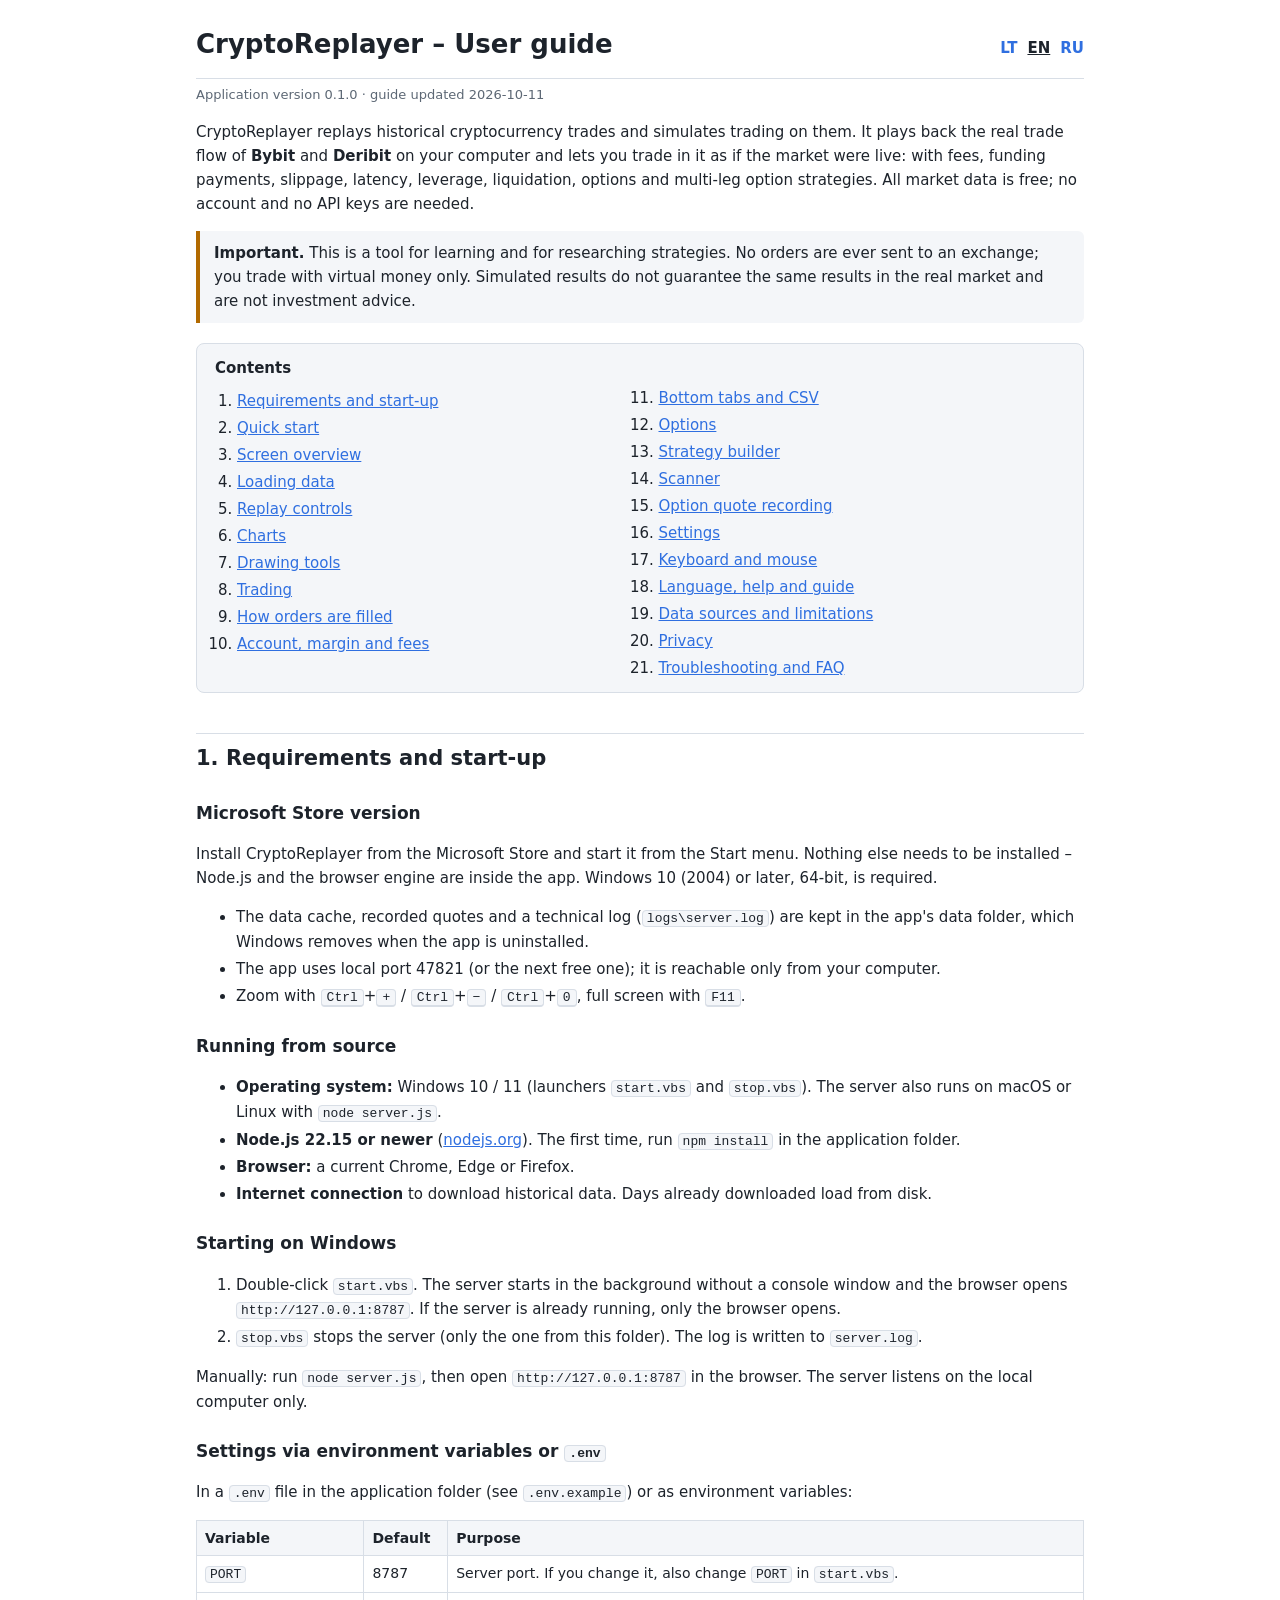
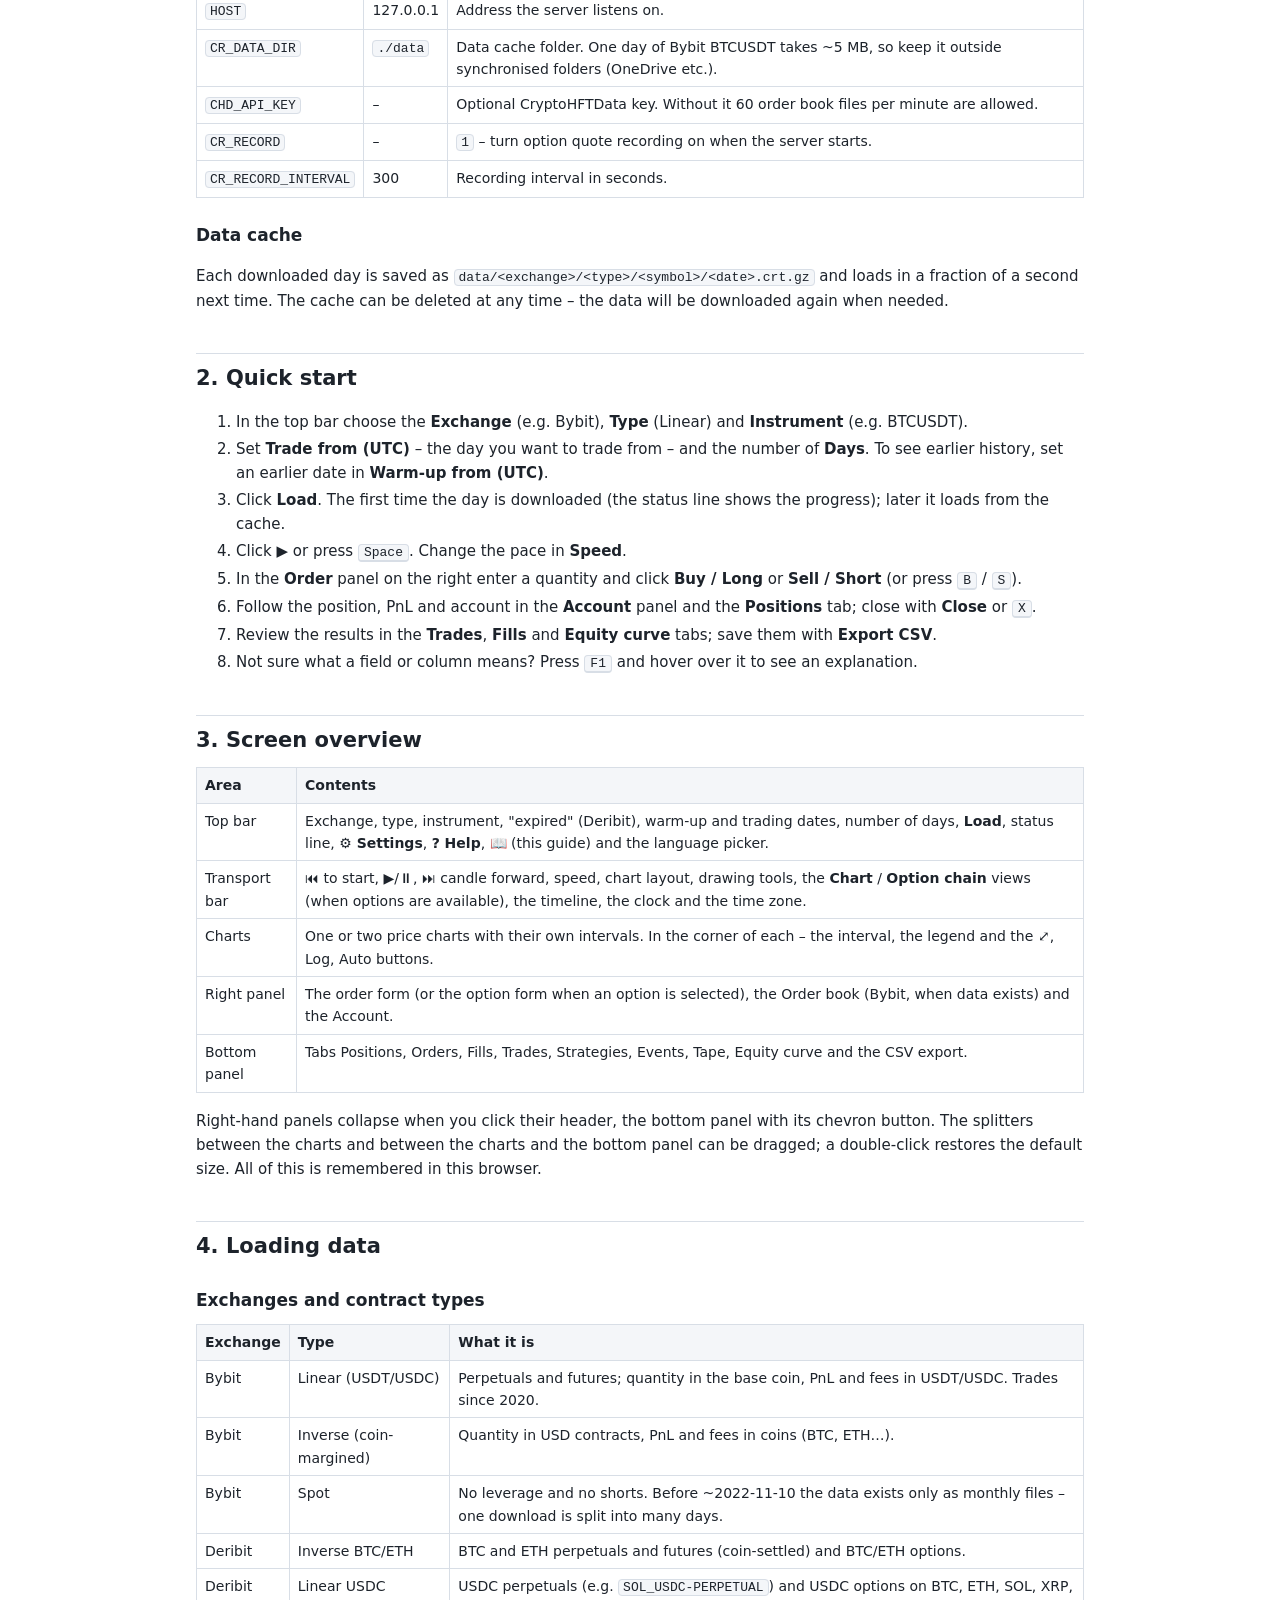
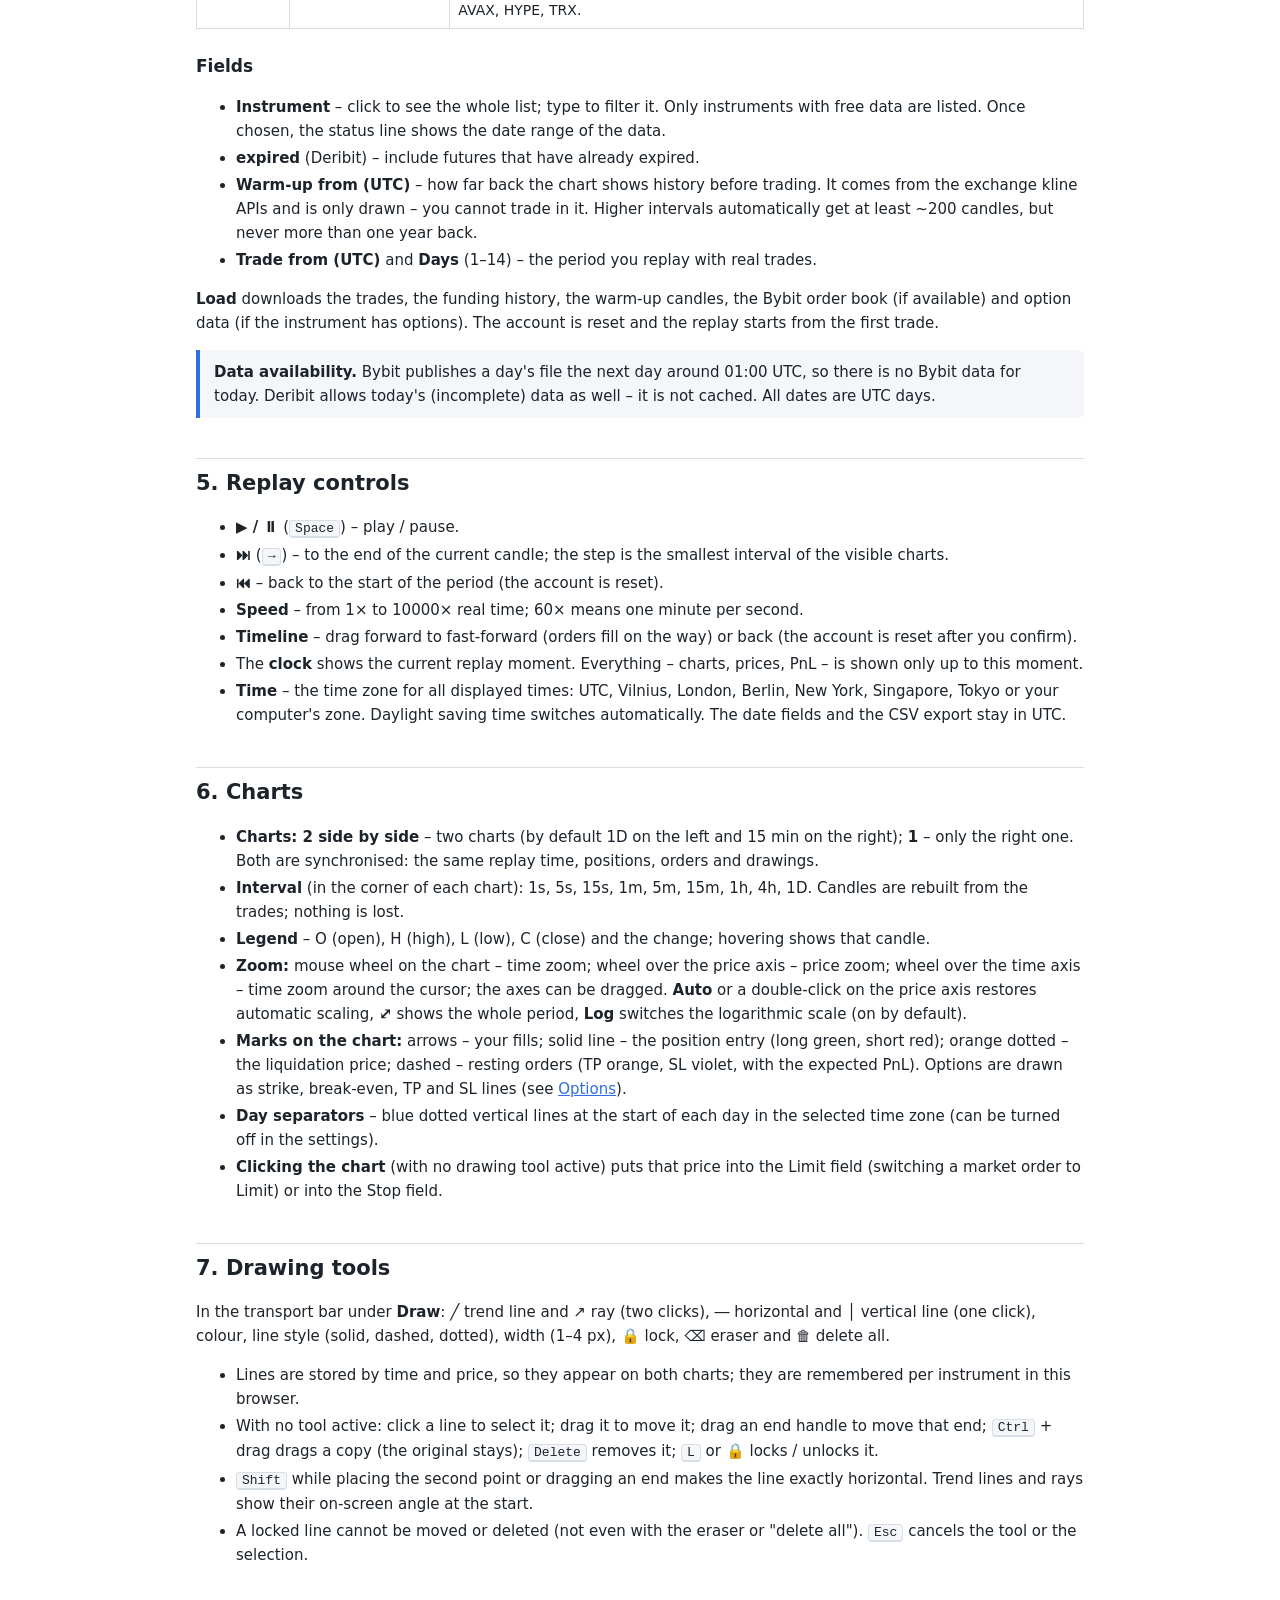
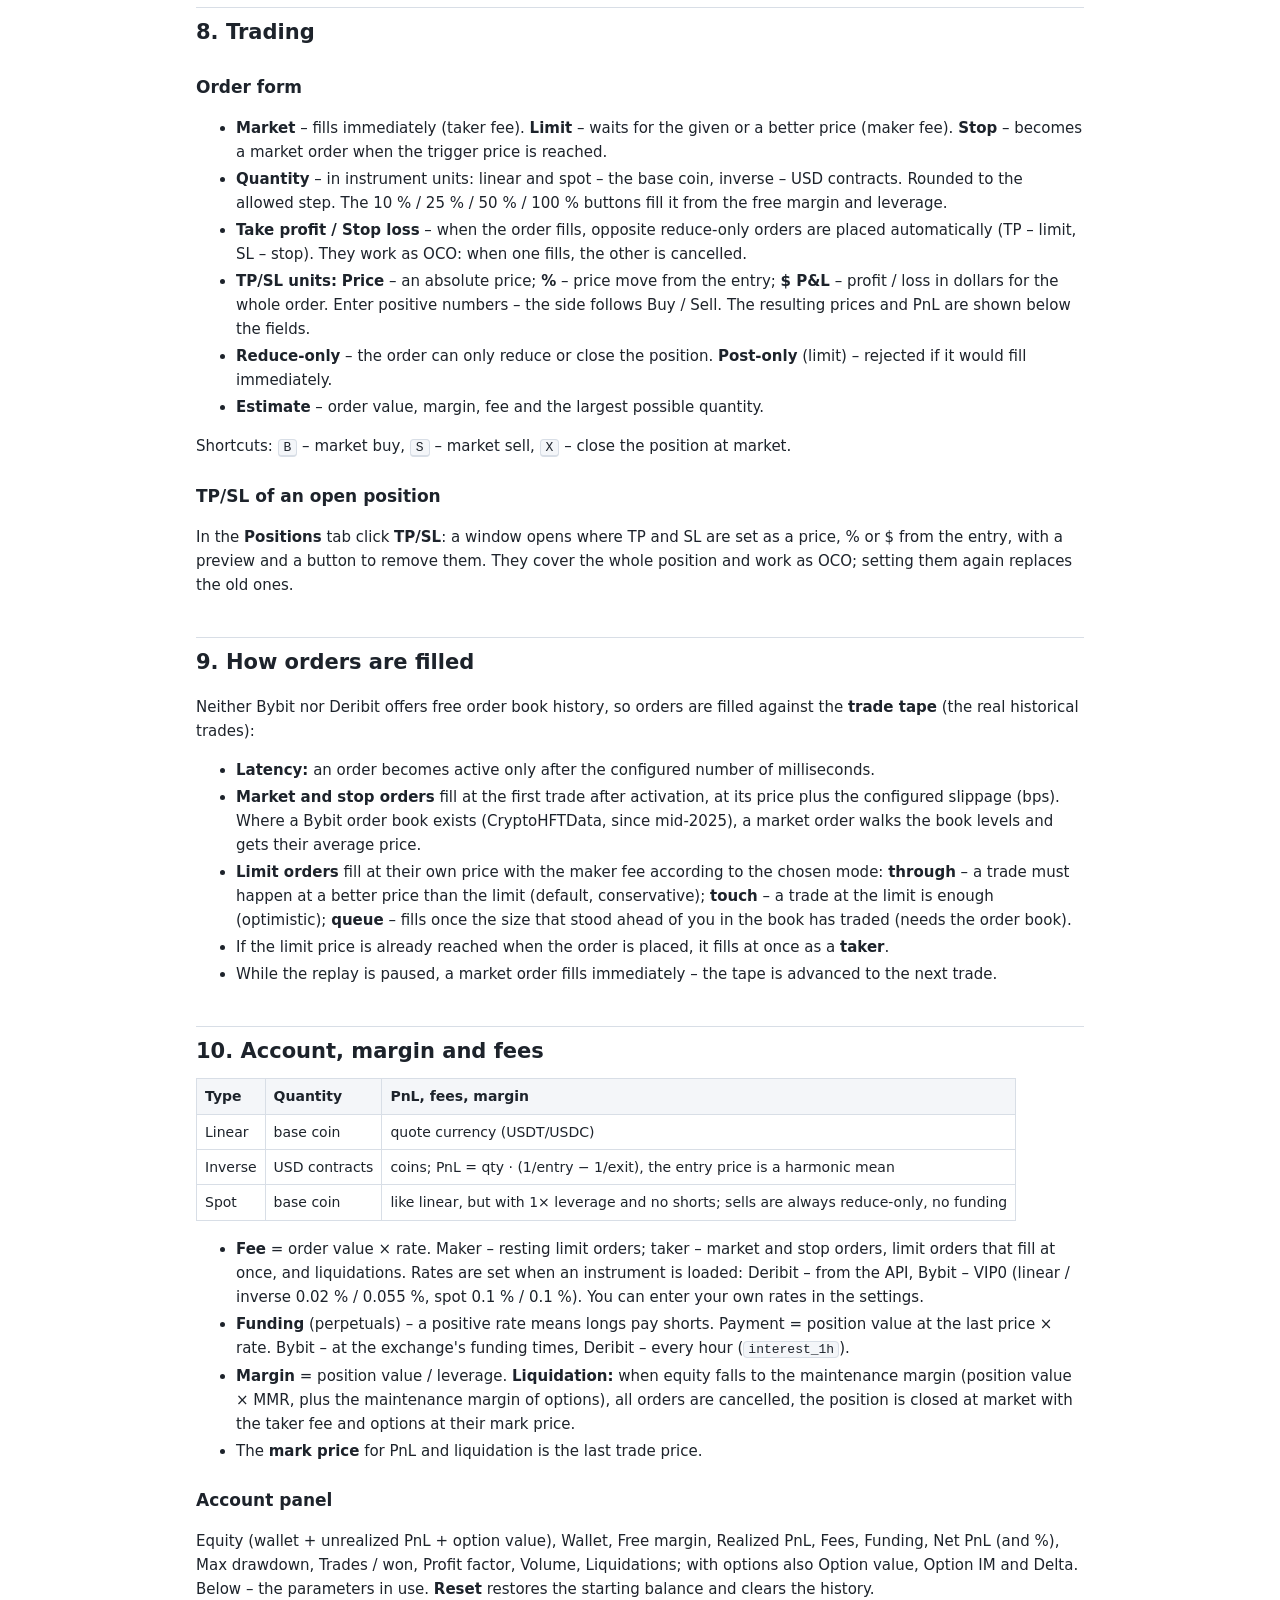
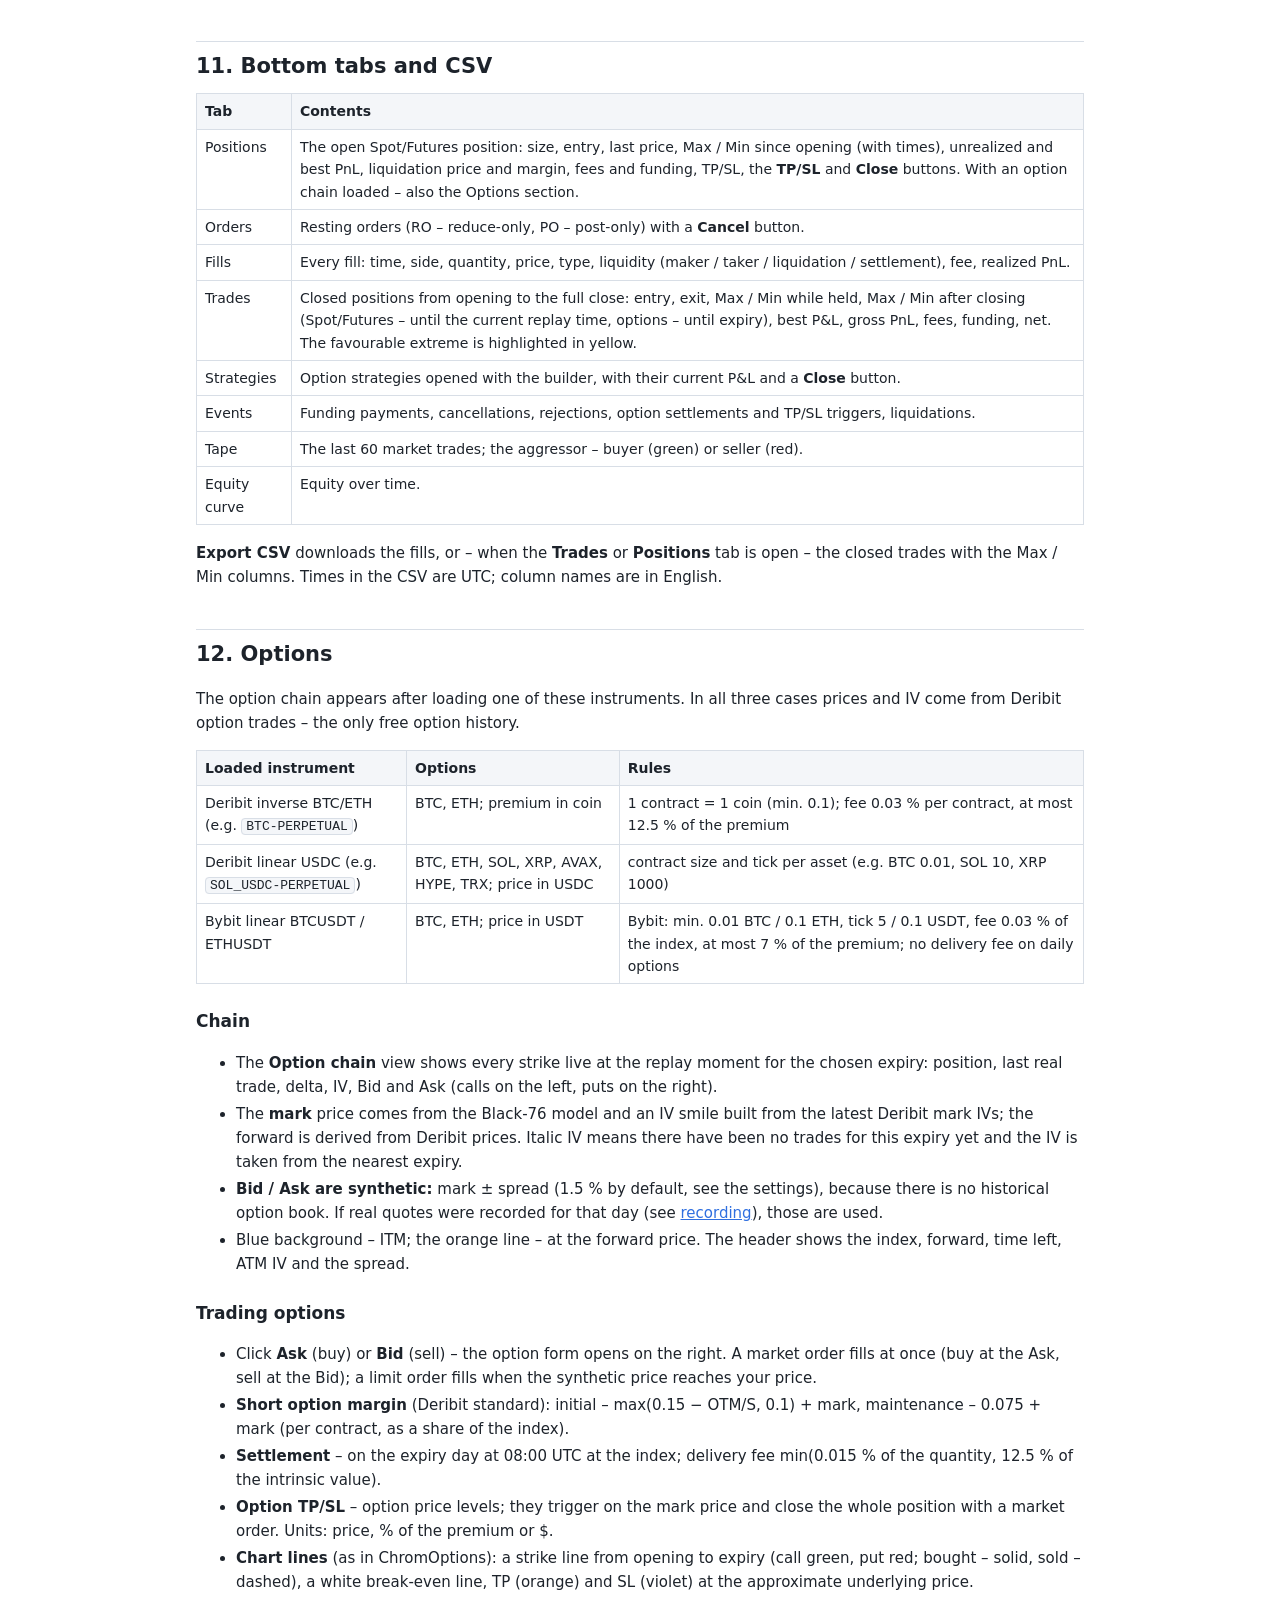
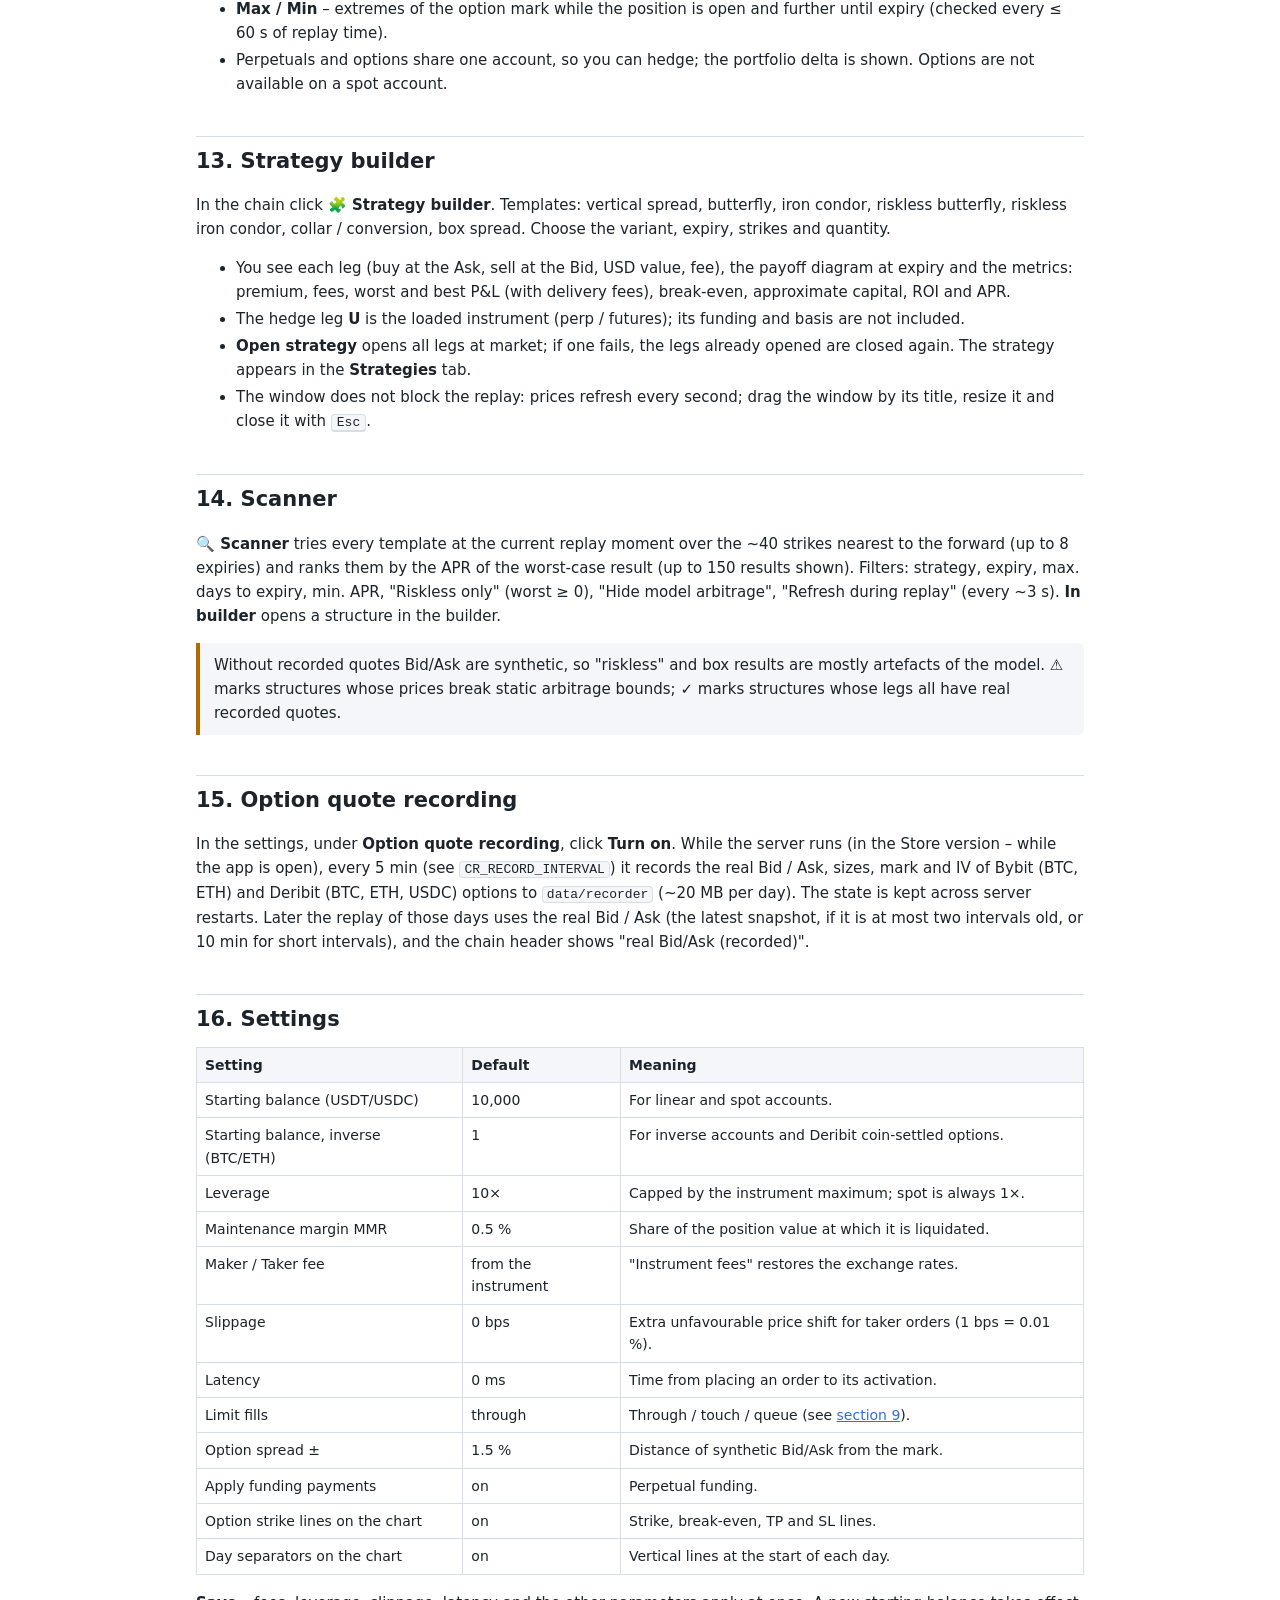
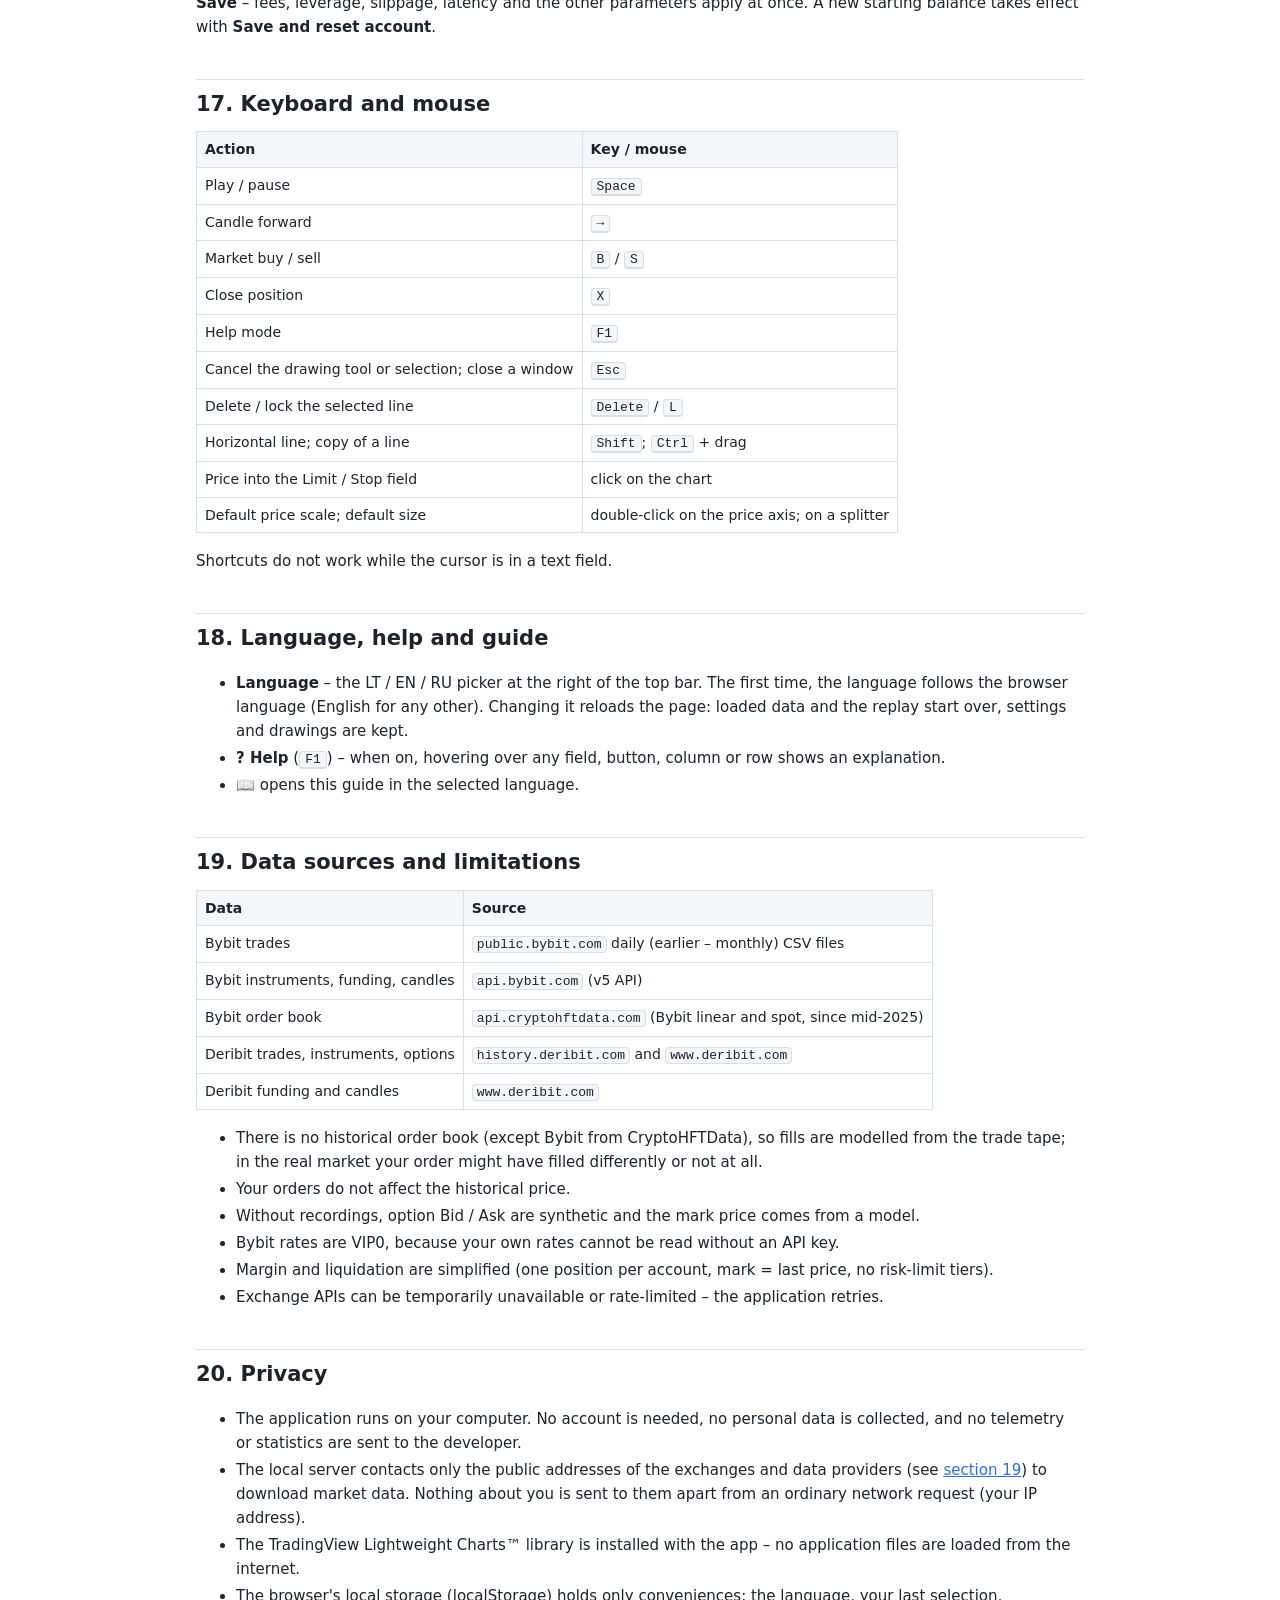
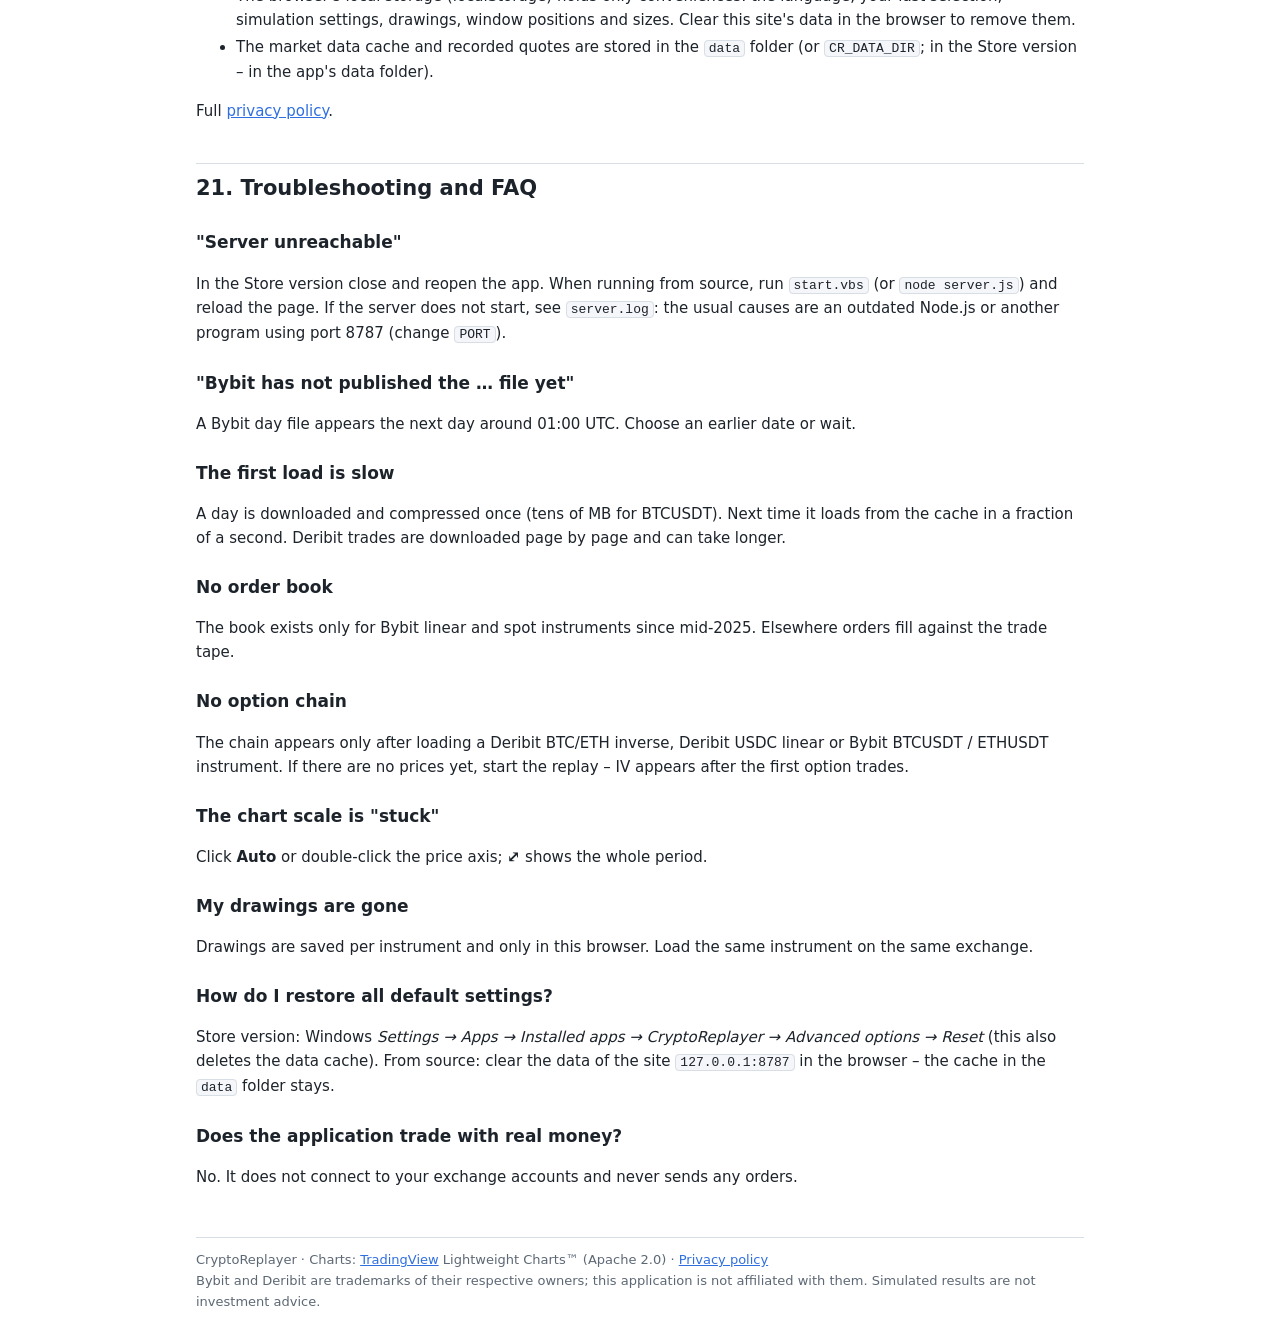
==== en.html @ 86addfbf "CryptoReplayer website: guide (LT/EN/RU), privacy policy, support Co-Authored-By: Claude Opus 5.5 <n" ====
<!doctype html>
<html lang="en">
<head>
  <meta charset="utf-8">
  <meta name="viewport" content="width=device-width, initial-scale=1">
  <title>CryptoReplayer – User guide</title>
  <link rel="stylesheet" href="guide.css">
</head>
<body>
<div class="wrap">
<header class="top">
  <h1>CryptoReplayer – User guide</h1>
  <div class="langs"><a href="lt.html" hreflang="lt">LT</a><a href="en.html" aria-current="page">EN</a><a href="ru.html" hreflang="ru">RU</a></div>
</header>
<p class="meta">Application version 0.1.0 · guide updated 2026-10-11</p>

<p>CryptoReplayer replays historical cryptocurrency trades and simulates trading on them. It plays back the real trade flow of <b>Bybit</b> and <b>Deribit</b> on your computer and lets you trade in it as if the market were live: with fees, funding payments, slippage, latency, leverage, liquidation, options and multi-leg option strategies. All market data is free; no account and no API keys are needed.</p>

<div class="warn"><b>Important.</b> This is a tool for learning and for researching strategies. No orders are ever sent to an exchange; you trade with virtual money only. Simulated results do not guarantee the same results in the real market and are not investment advice.</div>

<nav class="toc"><b>Contents</b>
<ol>
  <li><a href="#start">Requirements and start-up</a></li>
  <li><a href="#quick">Quick start</a></li>
  <li><a href="#screen">Screen overview</a></li>
  <li><a href="#load">Loading data</a></li>
  <li><a href="#replay">Replay controls</a></li>
  <li><a href="#charts">Charts</a></li>
  <li><a href="#draw">Drawing tools</a></li>
  <li><a href="#trade">Trading</a></li>
  <li><a href="#fills">How orders are filled</a></li>
  <li><a href="#account">Account, margin and fees</a></li>
  <li><a href="#tabs">Bottom tabs and CSV</a></li>
  <li><a href="#options">Options</a></li>
  <li><a href="#builder">Strategy builder</a></li>
  <li><a href="#scanner">Scanner</a></li>
  <li><a href="#recorder">Option quote recording</a></li>
  <li><a href="#settings">Settings</a></li>
  <li><a href="#keys">Keyboard and mouse</a></li>
  <li><a href="#lang">Language, help and guide</a></li>
  <li><a href="#limits">Data sources and limitations</a></li>
  <li><a href="#privacy">Privacy</a></li>
  <li><a href="#faq">Troubleshooting and FAQ</a></li>
</ol>
</nav>

<h2 id="start">1. Requirements and start-up</h2>
<h3>Microsoft Store version</h3>
<p>Install CryptoReplayer from the Microsoft Store and start it from the Start menu. Nothing else needs to be installed – Node.js and the browser engine are inside the app. Windows 10 (2004) or later, 64-bit, is required.</p>
<ul>
  <li>The data cache, recorded quotes and a technical log (<code>logs\server.log</code>) are kept in the app's data folder, which Windows removes when the app is uninstalled.</li>
  <li>The app uses local port 47821 (or the next free one); it is reachable only from your computer.</li>
  <li>Zoom with <kbd>Ctrl</kbd>+<kbd>+</kbd> / <kbd>Ctrl</kbd>+<kbd>−</kbd> / <kbd>Ctrl</kbd>+<kbd>0</kbd>, full screen with <kbd>F11</kbd>.</li>
</ul>
<h3>Running from source</h3>
<ul>
  <li><b>Operating system:</b> Windows 10 / 11 (launchers <code>start.vbs</code> and <code>stop.vbs</code>). The server also runs on macOS or Linux with <code>node server.js</code>.</li>
  <li><b>Node.js 22.15 or newer</b> (<a href="https://nodejs.org">nodejs.org</a>). The first time, run <code>npm install</code> in the application folder.</li>
  <li><b>Browser:</b> a current Chrome, Edge or Firefox.</li>
  <li><b>Internet connection</b> to download historical data. Days already downloaded load from disk.</li>
</ul>
<h3>Starting on Windows</h3>
<ol>
  <li>Double-click <code>start.vbs</code>. The server starts in the background without a console window and the browser opens <code>http://127.0.0.1:8787</code>. If the server is already running, only the browser opens.</li>
  <li><code>stop.vbs</code> stops the server (only the one from this folder). The log is written to <code>server.log</code>.</li>
</ol>
<p>Manually: run <code>node server.js</code>, then open <code>http://127.0.0.1:8787</code> in the browser. The server listens on the local computer only.</p>
<h3>Settings via environment variables or <code>.env</code></h3>
<p>In a <code>.env</code> file in the application folder (see <code>.env.example</code>) or as environment variables:</p>
<table>
  <tr><th>Variable</th><th>Default</th><th>Purpose</th></tr>
  <tr><td><code>PORT</code></td><td>8787</td><td>Server port. If you change it, also change <code>PORT</code> in <code>start.vbs</code>.</td></tr>
  <tr><td><code>HOST</code></td><td>127.0.0.1</td><td>Address the server listens on.</td></tr>
  <tr><td><code>CR_DATA_DIR</code></td><td><code>./data</code></td><td>Data cache folder. One day of Bybit BTCUSDT takes ~5 MB, so keep it outside synchronised folders (OneDrive etc.).</td></tr>
  <tr><td><code>CHD_API_KEY</code></td><td>–</td><td>Optional CryptoHFTData key. Without it 60 order book files per minute are allowed.</td></tr>
  <tr><td><code>CR_RECORD</code></td><td>–</td><td><code>1</code> – turn option quote recording on when the server starts.</td></tr>
  <tr><td><code>CR_RECORD_INTERVAL</code></td><td>300</td><td>Recording interval in seconds.</td></tr>
</table>
<h3>Data cache</h3>
<p>Each downloaded day is saved as <code>data/&lt;exchange&gt;/&lt;type&gt;/&lt;symbol&gt;/&lt;date&gt;.crt.gz</code> and loads in a fraction of a second next time. The cache can be deleted at any time – the data will be downloaded again when needed.</p>

<h2 id="quick">2. Quick start</h2>
<ol>
  <li>In the top bar choose the <b>Exchange</b> (e.g. Bybit), <b>Type</b> (Linear) and <b>Instrument</b> (e.g. BTCUSDT).</li>
  <li>Set <b>Trade from (UTC)</b> – the day you want to trade from – and the number of <b>Days</b>. To see earlier history, set an earlier date in <b>Warm-up from (UTC)</b>.</li>
  <li>Click <b>Load</b>. The first time the day is downloaded (the status line shows the progress); later it loads from the cache.</li>
  <li>Click <b>▶</b> or press <kbd>Space</kbd>. Change the pace in <b>Speed</b>.</li>
  <li>In the <b>Order</b> panel on the right enter a quantity and click <b>Buy / Long</b> or <b>Sell / Short</b> (or press <kbd>B</kbd> / <kbd>S</kbd>).</li>
  <li>Follow the position, PnL and account in the <b>Account</b> panel and the <b>Positions</b> tab; close with <b>Close</b> or <kbd>X</kbd>.</li>
  <li>Review the results in the <b>Trades</b>, <b>Fills</b> and <b>Equity curve</b> tabs; save them with <b>Export CSV</b>.</li>
  <li>Not sure what a field or column means? Press <kbd>F1</kbd> and hover over it to see an explanation.</li>
</ol>

<h2 id="screen">3. Screen overview</h2>
<table>
  <tr><th>Area</th><th>Contents</th></tr>
  <tr><td>Top bar</td><td>Exchange, type, instrument, "expired" (Deribit), warm-up and trading dates, number of days, <b>Load</b>, status line, <b>⚙ Settings</b>, <b>? Help</b>, <b>📖</b> (this guide) and the language picker.</td></tr>
  <tr><td>Transport bar</td><td>⏮ to start, ▶/⏸, ⏭ candle forward, speed, chart layout, drawing tools, the <b>Chart</b> / <b>Option chain</b> views (when options are available), the timeline, the clock and the time zone.</td></tr>
  <tr><td>Charts</td><td>One or two price charts with their own intervals. In the corner of each – the interval, the legend and the ⤢, Log, Auto buttons.</td></tr>
  <tr><td>Right panel</td><td>The order form (or the option form when an option is selected), the Order book (Bybit, when data exists) and the Account.</td></tr>
  <tr><td>Bottom panel</td><td>Tabs Positions, Orders, Fills, Trades, Strategies, Events, Tape, Equity curve and the CSV export.</td></tr>
</table>
<p>Right-hand panels collapse when you click their header, the bottom panel with its chevron button. The splitters between the charts and between the charts and the bottom panel can be dragged; a double-click restores the default size. All of this is remembered in this browser.</p>

<h2 id="load">4. Loading data</h2>
<h3>Exchanges and contract types</h3>
<table>
  <tr><th>Exchange</th><th>Type</th><th>What it is</th></tr>
  <tr><td>Bybit</td><td>Linear (USDT/USDC)</td><td>Perpetuals and futures; quantity in the base coin, PnL and fees in USDT/USDC. Trades since 2020.</td></tr>
  <tr><td>Bybit</td><td>Inverse (coin-margined)</td><td>Quantity in USD contracts, PnL and fees in coins (BTC, ETH…).</td></tr>
  <tr><td>Bybit</td><td>Spot</td><td>No leverage and no shorts. Before ~2022-11-10 the data exists only as monthly files – one download is split into many days.</td></tr>
  <tr><td>Deribit</td><td>Inverse BTC/ETH</td><td>BTC and ETH perpetuals and futures (coin-settled) and BTC/ETH options.</td></tr>
  <tr><td>Deribit</td><td>Linear USDC</td><td>USDC perpetuals (e.g. <code>SOL_USDC-PERPETUAL</code>) and USDC options on BTC, ETH, SOL, XRP, AVAX, HYPE, TRX.</td></tr>
</table>
<h3>Fields</h3>
<ul>
  <li><b>Instrument</b> – click to see the whole list; type to filter it. Only instruments with free data are listed. Once chosen, the status line shows the date range of the data.</li>
  <li><b>expired</b> (Deribit) – include futures that have already expired.</li>
  <li><b>Warm-up from (UTC)</b> – how far back the chart shows history before trading. It comes from the exchange kline APIs and is only drawn – you cannot trade in it. Higher intervals automatically get at least ~200 candles, but never more than one year back.</li>
  <li><b>Trade from (UTC)</b> and <b>Days</b> (1–14) – the period you replay with real trades.</li>
</ul>
<p><b>Load</b> downloads the trades, the funding history, the warm-up candles, the Bybit order book (if available) and option data (if the instrument has options). The account is reset and the replay starts from the first trade.</p>
<div class="note"><b>Data availability.</b> Bybit publishes a day's file the next day around 01:00 UTC, so there is no Bybit data for today. Deribit allows today's (incomplete) data as well – it is not cached. All dates are UTC days.</div>

<h2 id="replay">5. Replay controls</h2>
<ul>
  <li><b>▶ / ⏸</b> (<kbd>Space</kbd>) – play / pause.</li>
  <li><b>⏭</b> (<kbd>→</kbd>) – to the end of the current candle; the step is the smallest interval of the visible charts.</li>
  <li><b>⏮</b> – back to the start of the period (the account is reset).</li>
  <li><b>Speed</b> – from 1× to 10000× real time; 60× means one minute per second.</li>
  <li><b>Timeline</b> – drag forward to fast-forward (orders fill on the way) or back (the account is reset after you confirm).</li>
  <li>The <b>clock</b> shows the current replay moment. Everything – charts, prices, PnL – is shown only up to this moment.</li>
  <li><b>Time</b> – the time zone for all displayed times: UTC, Vilnius, London, Berlin, New York, Singapore, Tokyo or your computer's zone. Daylight saving time switches automatically. The date fields and the CSV export stay in UTC.</li>
</ul>

<h2 id="charts">6. Charts</h2>
<ul>
  <li><b>Charts: 2 side by side</b> – two charts (by default 1D on the left and 15 min on the right); <b>1</b> – only the right one. Both are synchronised: the same replay time, positions, orders and drawings.</li>
  <li><b>Interval</b> (in the corner of each chart): 1s, 5s, 15s, 1m, 5m, 15m, 1h, 4h, 1D. Candles are rebuilt from the trades; nothing is lost.</li>
  <li><b>Legend</b> – O (open), H (high), L (low), C (close) and the change; hovering shows that candle.</li>
  <li><b>Zoom:</b> mouse wheel on the chart – time zoom; wheel over the price axis – price zoom; wheel over the time axis – time zoom around the cursor; the axes can be dragged. <b>Auto</b> or a double-click on the price axis restores automatic scaling, <b>⤢</b> shows the whole period, <b>Log</b> switches the logarithmic scale (on by default).</li>
  <li><b>Marks on the chart:</b> arrows – your fills; solid line – the position entry (long green, short red); orange dotted – the liquidation price; dashed – resting orders (TP orange, SL violet, with the expected PnL). Options are drawn as strike, break-even, TP and SL lines (see <a href="#options">Options</a>).</li>
  <li><b>Day separators</b> – blue dotted vertical lines at the start of each day in the selected time zone (can be turned off in the settings).</li>
  <li><b>Clicking the chart</b> (with no drawing tool active) puts that price into the Limit field (switching a market order to Limit) or into the Stop field.</li>
</ul>

<h2 id="draw">7. Drawing tools</h2>
<p>In the transport bar under <b>Draw</b>: ╱ trend line and ↗ ray (two clicks), ― horizontal and │ vertical line (one click), colour, line style (solid, dashed, dotted), width (1–4 px), 🔒 lock, ⌫ eraser and 🗑 delete all.</p>
<ul>
  <li>Lines are stored by time and price, so they appear on both charts; they are remembered per instrument in this browser.</li>
  <li>With no tool active: click a line to select it; drag it to move it; drag an end handle to move that end; <kbd>Ctrl</kbd> + drag drags a copy (the original stays); <kbd>Delete</kbd> removes it; <kbd>L</kbd> or 🔒 locks / unlocks it.</li>
  <li><kbd>Shift</kbd> while placing the second point or dragging an end makes the line exactly horizontal. Trend lines and rays show their on-screen angle at the start.</li>
  <li>A locked line cannot be moved or deleted (not even with the eraser or "delete all"). <kbd>Esc</kbd> cancels the tool or the selection.</li>
</ul>

<h2 id="trade">8. Trading</h2>
<h3>Order form</h3>
<ul>
  <li><b>Market</b> – fills immediately (taker fee). <b>Limit</b> – waits for the given or a better price (maker fee). <b>Stop</b> – becomes a market order when the trigger price is reached.</li>
  <li><b>Quantity</b> – in instrument units: linear and spot – the base coin, inverse – USD contracts. Rounded to the allowed step. The 10 % / 25 % / 50 % / 100 % buttons fill it from the free margin and leverage.</li>
  <li><b>Take profit / Stop loss</b> – when the order fills, opposite reduce-only orders are placed automatically (TP – limit, SL – stop). They work as OCO: when one fills, the other is cancelled.</li>
  <li><b>TP/SL units:</b> <b>Price</b> – an absolute price; <b>%</b> – price move from the entry; <b>$ P&amp;L</b> – profit / loss in dollars for the whole order. Enter positive numbers – the side follows Buy / Sell. The resulting prices and PnL are shown below the fields.</li>
  <li><b>Reduce-only</b> – the order can only reduce or close the position. <b>Post-only</b> (limit) – rejected if it would fill immediately.</li>
  <li><b>Estimate</b> – order value, margin, fee and the largest possible quantity.</li>
</ul>
<p>Shortcuts: <kbd>B</kbd> – market buy, <kbd>S</kbd> – market sell, <kbd>X</kbd> – close the position at market.</p>
<h3>TP/SL of an open position</h3>
<p>In the <b>Positions</b> tab click <b>TP/SL</b>: a window opens where TP and SL are set as a price, % or $ from the entry, with a preview and a button to remove them. They cover the whole position and work as OCO; setting them again replaces the old ones.</p>

<h2 id="fills">9. How orders are filled</h2>
<p>Neither Bybit nor Deribit offers free order book history, so orders are filled against the <b>trade tape</b> (the real historical trades):</p>
<ul>
  <li><b>Latency:</b> an order becomes active only after the configured number of milliseconds.</li>
  <li><b>Market and stop orders</b> fill at the first trade after activation, at its price plus the configured slippage (bps). Where a Bybit order book exists (CryptoHFTData, since mid-2025), a market order walks the book levels and gets their average price.</li>
  <li><b>Limit orders</b> fill at their own price with the maker fee according to the chosen mode: <b>through</b> – a trade must happen at a better price than the limit (default, conservative); <b>touch</b> – a trade at the limit is enough (optimistic); <b>queue</b> – fills once the size that stood ahead of you in the book has traded (needs the order book).</li>
  <li>If the limit price is already reached when the order is placed, it fills at once as a <b>taker</b>.</li>
  <li>While the replay is paused, a market order fills immediately – the tape is advanced to the next trade.</li>
</ul>

<h2 id="account">10. Account, margin and fees</h2>
<table>
  <tr><th>Type</th><th>Quantity</th><th>PnL, fees, margin</th></tr>
  <tr><td>Linear</td><td>base coin</td><td>quote currency (USDT/USDC)</td></tr>
  <tr><td>Inverse</td><td>USD contracts</td><td>coins; PnL = qty · (1/entry − 1/exit), the entry price is a harmonic mean</td></tr>
  <tr><td>Spot</td><td>base coin</td><td>like linear, but with 1× leverage and no shorts; sells are always reduce-only, no funding</td></tr>
</table>
<ul>
  <li><b>Fee</b> = order value × rate. Maker – resting limit orders; taker – market and stop orders, limit orders that fill at once, and liquidations. Rates are set when an instrument is loaded: Deribit – from the API, Bybit – VIP0 (linear / inverse 0.02 % / 0.055 %, spot 0.1 % / 0.1 %). You can enter your own rates in the settings.</li>
  <li><b>Funding</b> (perpetuals) – a positive rate means longs pay shorts. Payment = position value at the last price × rate. Bybit – at the exchange's funding times, Deribit – every hour (<code>interest_1h</code>).</li>
  <li><b>Margin</b> = position value / leverage. <b>Liquidation:</b> when equity falls to the maintenance margin (position value × MMR, plus the maintenance margin of options), all orders are cancelled, the position is closed at market with the taker fee and options at their mark price.</li>
  <li>The <b>mark price</b> for PnL and liquidation is the last trade price.</li>
</ul>
<h3>Account panel</h3>
<p>Equity (wallet + unrealized PnL + option value), Wallet, Free margin, Realized PnL, Fees, Funding, Net PnL (and %), Max drawdown, Trades / won, Profit factor, Volume, Liquidations; with options also Option value, Option IM and Delta. Below – the parameters in use. <b>Reset</b> restores the starting balance and clears the history.</p>

<h2 id="tabs">11. Bottom tabs and CSV</h2>
<table>
  <tr><th>Tab</th><th>Contents</th></tr>
  <tr><td>Positions</td><td>The open Spot/Futures position: size, entry, last price, Max / Min since opening (with times), unrealized and best PnL, liquidation price and margin, fees and funding, TP/SL, the <b>TP/SL</b> and <b>Close</b> buttons. With an option chain loaded – also the Options section.</td></tr>
  <tr><td>Orders</td><td>Resting orders (RO – reduce-only, PO – post-only) with a <b>Cancel</b> button.</td></tr>
  <tr><td>Fills</td><td>Every fill: time, side, quantity, price, type, liquidity (maker / taker / liquidation / settlement), fee, realized PnL.</td></tr>
  <tr><td>Trades</td><td>Closed positions from opening to the full close: entry, exit, Max / Min while held, Max / Min after closing (Spot/Futures – until the current replay time, options – until expiry), best P&amp;L, gross PnL, fees, funding, net. The favourable extreme is highlighted in yellow.</td></tr>
  <tr><td>Strategies</td><td>Option strategies opened with the builder, with their current P&amp;L and a <b>Close</b> button.</td></tr>
  <tr><td>Events</td><td>Funding payments, cancellations, rejections, option settlements and TP/SL triggers, liquidations.</td></tr>
  <tr><td>Tape</td><td>The last 60 market trades; the aggressor – buyer (green) or seller (red).</td></tr>
  <tr><td>Equity curve</td><td>Equity over time.</td></tr>
</table>
<p><b>Export CSV</b> downloads the fills, or – when the <b>Trades</b> or <b>Positions</b> tab is open – the closed trades with the Max / Min columns. Times in the CSV are UTC; column names are in English.</p>

<h2 id="options">12. Options</h2>
<p>The option chain appears after loading one of these instruments. In all three cases prices and IV come from Deribit option trades – the only free option history.</p>
<table>
  <tr><th>Loaded instrument</th><th>Options</th><th>Rules</th></tr>
  <tr><td>Deribit inverse BTC/ETH (e.g. <code>BTC-PERPETUAL</code>)</td><td>BTC, ETH; premium in coin</td><td>1 contract = 1 coin (min. 0.1); fee 0.03 % per contract, at most 12.5 % of the premium</td></tr>
  <tr><td>Deribit linear USDC (e.g. <code>SOL_USDC-PERPETUAL</code>)</td><td>BTC, ETH, SOL, XRP, AVAX, HYPE, TRX; price in USDC</td><td>contract size and tick per asset (e.g. BTC 0.01, SOL 10, XRP 1000)</td></tr>
  <tr><td>Bybit linear BTCUSDT / ETHUSDT</td><td>BTC, ETH; price in USDT</td><td>Bybit: min. 0.01 BTC / 0.1 ETH, tick 5 / 0.1 USDT, fee 0.03 % of the index, at most 7 % of the premium; no delivery fee on daily options</td></tr>
</table>
<h3>Chain</h3>
<ul>
  <li>The <b>Option chain</b> view shows every strike live at the replay moment for the chosen expiry: position, last real trade, delta, IV, Bid and Ask (calls on the left, puts on the right).</li>
  <li>The <b>mark</b> price comes from the Black-76 model and an IV smile built from the latest Deribit mark IVs; the forward is derived from Deribit prices. Italic IV means there have been no trades for this expiry yet and the IV is taken from the nearest expiry.</li>
  <li><b>Bid / Ask are synthetic:</b> mark ± spread (1.5 % by default, see the settings), because there is no historical option book. If real quotes were recorded for that day (see <a href="#recorder">recording</a>), those are used.</li>
  <li>Blue background – ITM; the orange line – at the forward price. The header shows the index, forward, time left, ATM IV and the spread.</li>
</ul>
<h3>Trading options</h3>
<ul>
  <li>Click <b>Ask</b> (buy) or <b>Bid</b> (sell) – the option form opens on the right. A market order fills at once (buy at the Ask, sell at the Bid); a limit order fills when the synthetic price reaches your price.</li>
  <li><b>Short option margin</b> (Deribit standard): initial – max(0.15 − OTM/S, 0.1) + mark, maintenance – 0.075 + mark (per contract, as a share of the index).</li>
  <li><b>Settlement</b> – on the expiry day at 08:00 UTC at the index; delivery fee min(0.015 % of the quantity, 12.5 % of the intrinsic value).</li>
  <li><b>Option TP/SL</b> – option price levels; they trigger on the mark price and close the whole position with a market order. Units: price, % of the premium or $.</li>
  <li><b>Chart lines</b> (as in ChromOptions): a strike line from opening to expiry (call green, put red; bought – solid, sold – dashed), a white break-even line, TP (orange) and SL (violet) at the approximate underlying price.</li>
  <li><b>Max / Min</b> – extremes of the option mark while the position is open and further until expiry (checked every ≤ 60 s of replay time).</li>
  <li>Perpetuals and options share one account, so you can hedge; the portfolio delta is shown. Options are not available on a spot account.</li>
</ul>

<h2 id="builder">13. Strategy builder</h2>
<p>In the chain click <b>🧩 Strategy builder</b>. Templates: vertical spread, butterfly, iron condor, riskless butterfly, riskless iron condor, collar / conversion, box spread. Choose the variant, expiry, strikes and quantity.</p>
<ul>
  <li>You see each leg (buy at the Ask, sell at the Bid, USD value, fee), the payoff diagram at expiry and the metrics: premium, fees, worst and best P&amp;L (with delivery fees), break-even, approximate capital, ROI and APR.</li>
  <li>The hedge leg <b>U</b> is the loaded instrument (perp / futures); its funding and basis are not included.</li>
  <li><b>Open strategy</b> opens all legs at market; if one fails, the legs already opened are closed again. The strategy appears in the <b>Strategies</b> tab.</li>
  <li>The window does not block the replay: prices refresh every second; drag the window by its title, resize it and close it with <kbd>Esc</kbd>.</li>
</ul>

<h2 id="scanner">14. Scanner</h2>
<p><b>🔍 Scanner</b> tries every template at the current replay moment over the ~40 strikes nearest to the forward (up to 8 expiries) and ranks them by the APR of the worst-case result (up to 150 results shown). Filters: strategy, expiry, max. days to expiry, min. APR, "Riskless only" (worst ≥ 0), "Hide model arbitrage", "Refresh during replay" (every ~3 s). <b>In builder</b> opens a structure in the builder.</p>
<div class="warn">Without recorded quotes Bid/Ask are synthetic, so "riskless" and box results are mostly artefacts of the model. ⚠ marks structures whose prices break static arbitrage bounds; ✓ marks structures whose legs all have real recorded quotes.</div>

<h2 id="recorder">15. Option quote recording</h2>
<p>In the settings, under <b>Option quote recording</b>, click <b>Turn on</b>. While the server runs (in the Store version – while the app is open), every 5 min (see <code>CR_RECORD_INTERVAL</code>) it records the real Bid / Ask, sizes, mark and IV of Bybit (BTC, ETH) and Deribit (BTC, ETH, USDC) options to <code>data/recorder</code> (~20 MB per day). The state is kept across server restarts. Later the replay of those days uses the real Bid / Ask (the latest snapshot, if it is at most two intervals old, or 10 min for short intervals), and the chain header shows "real Bid/Ask (recorded)".</p>

<h2 id="settings">16. Settings</h2>
<table>
  <tr><th>Setting</th><th>Default</th><th>Meaning</th></tr>
  <tr><td>Starting balance (USDT/USDC)</td><td>10,000</td><td>For linear and spot accounts.</td></tr>
  <tr><td>Starting balance, inverse (BTC/ETH)</td><td>1</td><td>For inverse accounts and Deribit coin-settled options.</td></tr>
  <tr><td>Leverage</td><td>10×</td><td>Capped by the instrument maximum; spot is always 1×.</td></tr>
  <tr><td>Maintenance margin MMR</td><td>0.5 %</td><td>Share of the position value at which it is liquidated.</td></tr>
  <tr><td>Maker / Taker fee</td><td>from the instrument</td><td>"Instrument fees" restores the exchange rates.</td></tr>
  <tr><td>Slippage</td><td>0 bps</td><td>Extra unfavourable price shift for taker orders (1 bps = 0.01 %).</td></tr>
  <tr><td>Latency</td><td>0 ms</td><td>Time from placing an order to its activation.</td></tr>
  <tr><td>Limit fills</td><td>through</td><td>Through / touch / queue (see <a href="#fills">section 9</a>).</td></tr>
  <tr><td>Option spread ±</td><td>1.5 %</td><td>Distance of synthetic Bid/Ask from the mark.</td></tr>
  <tr><td>Apply funding payments</td><td>on</td><td>Perpetual funding.</td></tr>
  <tr><td>Option strike lines on the chart</td><td>on</td><td>Strike, break-even, TP and SL lines.</td></tr>
  <tr><td>Day separators on the chart</td><td>on</td><td>Vertical lines at the start of each day.</td></tr>
</table>
<p><b>Save</b> – fees, leverage, slippage, latency and the other parameters apply at once. A new starting balance takes effect with <b>Save and reset account</b>.</p>

<h2 id="keys">17. Keyboard and mouse</h2>
<table>
  <tr><th>Action</th><th>Key / mouse</th></tr>
  <tr><td>Play / pause</td><td><kbd>Space</kbd></td></tr>
  <tr><td>Candle forward</td><td><kbd>→</kbd></td></tr>
  <tr><td>Market buy / sell</td><td><kbd>B</kbd> / <kbd>S</kbd></td></tr>
  <tr><td>Close position</td><td><kbd>X</kbd></td></tr>
  <tr><td>Help mode</td><td><kbd>F1</kbd></td></tr>
  <tr><td>Cancel the drawing tool or selection; close a window</td><td><kbd>Esc</kbd></td></tr>
  <tr><td>Delete / lock the selected line</td><td><kbd>Delete</kbd> / <kbd>L</kbd></td></tr>
  <tr><td>Horizontal line; copy of a line</td><td><kbd>Shift</kbd>; <kbd>Ctrl</kbd> + drag</td></tr>
  <tr><td>Price into the Limit / Stop field</td><td>click on the chart</td></tr>
  <tr><td>Default price scale; default size</td><td>double-click on the price axis; on a splitter</td></tr>
</table>
<p>Shortcuts do not work while the cursor is in a text field.</p>

<h2 id="lang">18. Language, help and guide</h2>
<ul>
  <li><b>Language</b> – the LT / EN / RU picker at the right of the top bar. The first time, the language follows the browser language (English for any other). Changing it reloads the page: loaded data and the replay start over, settings and drawings are kept.</li>
  <li><b>? Help</b> (<kbd>F1</kbd>) – when on, hovering over any field, button, column or row shows an explanation.</li>
  <li><b>📖</b> opens this guide in the selected language.</li>
</ul>

<h2 id="limits">19. Data sources and limitations</h2>
<table>
  <tr><th>Data</th><th>Source</th></tr>
  <tr><td>Bybit trades</td><td><code>public.bybit.com</code> daily (earlier – monthly) CSV files</td></tr>
  <tr><td>Bybit instruments, funding, candles</td><td><code>api.bybit.com</code> (v5 API)</td></tr>
  <tr><td>Bybit order book</td><td><code>api.cryptohftdata.com</code> (Bybit linear and spot, since mid-2025)</td></tr>
  <tr><td>Deribit trades, instruments, options</td><td><code>history.deribit.com</code> and <code>www.deribit.com</code></td></tr>
  <tr><td>Deribit funding and candles</td><td><code>www.deribit.com</code></td></tr>
</table>
<ul>
  <li>There is no historical order book (except Bybit from CryptoHFTData), so fills are modelled from the trade tape; in the real market your order might have filled differently or not at all.</li>
  <li>Your orders do not affect the historical price.</li>
  <li>Without recordings, option Bid / Ask are synthetic and the mark price comes from a model.</li>
  <li>Bybit rates are VIP0, because your own rates cannot be read without an API key.</li>
  <li>Margin and liquidation are simplified (one position per account, mark = last price, no risk-limit tiers).</li>
  <li>Exchange APIs can be temporarily unavailable or rate-limited – the application retries.</li>
</ul>

<h2 id="privacy">20. Privacy</h2>
<ul>
  <li>The application runs on your computer. No account is needed, no personal data is collected, and no telemetry or statistics are sent to the developer.</li>
  <li>The local server contacts only the public addresses of the exchanges and data providers (see <a href="#limits">section 19</a>) to download market data. Nothing about you is sent to them apart from an ordinary network request (your IP address).</li>
  <li>The TradingView Lightweight Charts™ library is installed with the app – no application files are loaded from the internet.</li>
  <li>The browser's local storage (localStorage) holds only conveniences: the language, your last selection, simulation settings, drawings, window positions and sizes. Clear this site's data in the browser to remove them.</li>
  <li>The market data cache and recorded quotes are stored in the <code>data</code> folder (or <code>CR_DATA_DIR</code>; in the Store version – in the app's data folder).</li>
</ul>
<p>Full <a href="privacy.html#en">privacy policy</a>.</p>

<h2 id="faq">21. Troubleshooting and FAQ</h2>
<h3>"Server unreachable"</h3>
<p>In the Store version close and reopen the app. When running from source, run <code>start.vbs</code> (or <code>node server.js</code>) and reload the page. If the server does not start, see <code>server.log</code>: the usual causes are an outdated Node.js or another program using port 8787 (change <code>PORT</code>).</p>
<h3>"Bybit has not published the … file yet"</h3>
<p>A Bybit day file appears the next day around 01:00 UTC. Choose an earlier date or wait.</p>
<h3>The first load is slow</h3>
<p>A day is downloaded and compressed once (tens of MB for BTCUSDT). Next time it loads from the cache in a fraction of a second. Deribit trades are downloaded page by page and can take longer.</p>
<h3>No order book</h3>
<p>The book exists only for Bybit linear and spot instruments since mid-2025. Elsewhere orders fill against the trade tape.</p>
<h3>No option chain</h3>
<p>The chain appears only after loading a Deribit BTC/ETH inverse, Deribit USDC linear or Bybit BTCUSDT / ETHUSDT instrument. If there are no prices yet, start the replay – IV appears after the first option trades.</p>
<h3>The chart scale is "stuck"</h3>
<p>Click <b>Auto</b> or double-click the price axis; <b>⤢</b> shows the whole period.</p>
<h3>My drawings are gone</h3>
<p>Drawings are saved per instrument and only in this browser. Load the same instrument on the same exchange.</p>
<h3>How do I restore all default settings?</h3>
<p>Store version: Windows <i>Settings → Apps → Installed apps → CryptoReplayer → Advanced options → Reset</i> (this also deletes the data cache). From source: clear the data of the site <code>127.0.0.1:8787</code> in the browser – the cache in the <code>data</code> folder stays.</p>
<h3>Does the application trade with real money?</h3>
<p>No. It does not connect to your exchange accounts and never sends any orders.</p>

<footer>CryptoReplayer · Charts: <a href="https://www.tradingview.com/">TradingView</a> Lightweight Charts™ (Apache 2.0) · <a href="privacy.html#en">Privacy policy</a><br>Bybit and Deribit are trademarks of their respective owners; this application is not affiliated with them. Simulated results are not investment advice.</footer>
</div>
</body>
</html>
---- guide.css ----
/* User guide pages (guide/<lang>.html): light and dark theme, readable on a phone. */
:root {
  --bg: #ffffff;
  --text: #1d232b;
  --muted: #5d6875;
  --line: #d8dee6;
  --panel: #f4f6f9;
  --accent: #2f6fe0;
  --warn: #b26a00;
  --mono: ui-monospace, 'Cascadia Mono', Consolas, monospace;
  color-scheme: light;
}
@media (prefers-color-scheme: dark) {
  :root {
    --bg: #0e1116;
    --text: #d6dde6;
    --muted: #8592a3;
    --line: #2a323d;
    --panel: #151a21;
    --accent: #4c8dff;
    --warn: #f0a83a;
    color-scheme: dark;
  }
}
* { box-sizing: border-box; }
body {
  margin: 0;
  background: var(--bg);
  color: var(--text);
  font: 15px/1.6 system-ui, -apple-system, 'Segoe UI', Roboto, sans-serif;
}
.wrap { max-width: 920px; margin: 0 auto; padding: 24px 16px 64px; }
header.top { display: flex; flex-wrap: wrap; align-items: baseline; justify-content: space-between; gap: 8px 16px; border-bottom: 1px solid var(--line); padding-bottom: 12px; }
header.top h1 { margin: 0; font-size: 26px; }
.langs a { margin-left: 10px; color: var(--accent); text-decoration: none; font-weight: 600; }
.langs a[aria-current] { color: var(--text); text-decoration: underline; }
.meta { color: var(--muted); font-size: 13px; margin: 6px 0 0; }
h2 { margin: 40px 0 10px; font-size: 21px; padding-top: 8px; border-top: 1px solid var(--line); }
h3 { margin: 24px 0 6px; font-size: 17px; }
a { color: var(--accent); }
code, kbd { font-family: var(--mono); font-size: 13px; }
code { background: var(--panel); border: 1px solid var(--line); border-radius: 4px; padding: 0 4px; }
kbd { border: 1px solid var(--line); border-bottom-width: 2px; border-radius: 4px; padding: 0 5px; background: var(--panel); white-space: nowrap; }
pre { background: var(--panel); border: 1px solid var(--line); border-radius: 6px; padding: 10px 12px; overflow-x: auto; }
pre code { border: 0; padding: 0; background: none; }
table { border-collapse: collapse; width: 100%; margin: 10px 0 16px; font-size: 14px; display: block; overflow-x: auto; }
th, td { border: 1px solid var(--line); padding: 6px 8px; text-align: left; vertical-align: top; }
th { background: var(--panel); }
.note, .warn { border-left: 4px solid var(--accent); background: var(--panel); padding: 10px 14px; border-radius: 0 6px 6px 0; margin: 14px 0; }
.warn { border-left-color: var(--warn); }
nav.toc { background: var(--panel); border: 1px solid var(--line); border-radius: 8px; padding: 12px 18px; margin: 20px 0; }
nav.toc ol { margin: 6px 0 0; padding-left: 22px; columns: 2 260px; }
nav.toc li { break-inside: avoid; }
li { margin: 3px 0; }
footer { margin-top: 48px; color: var(--muted); font-size: 13px; border-top: 1px solid var(--line); padding-top: 12px; }
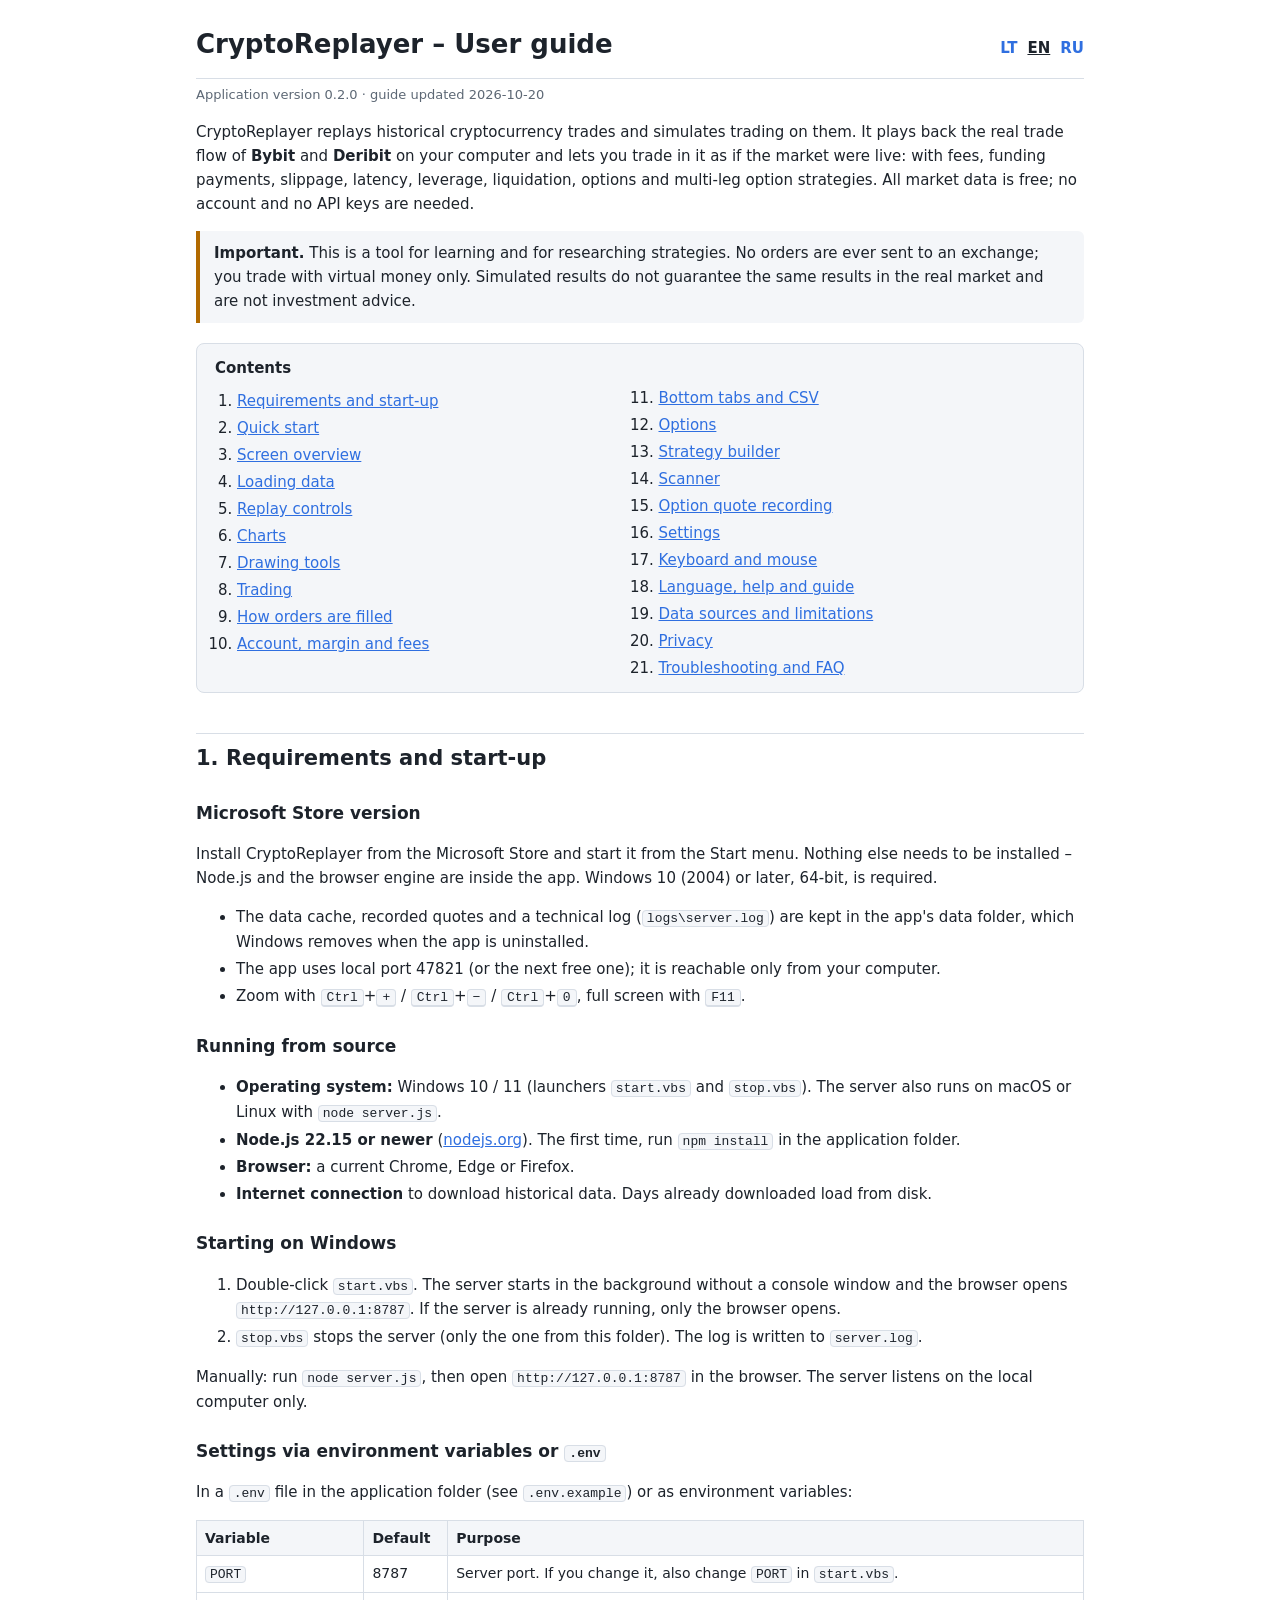
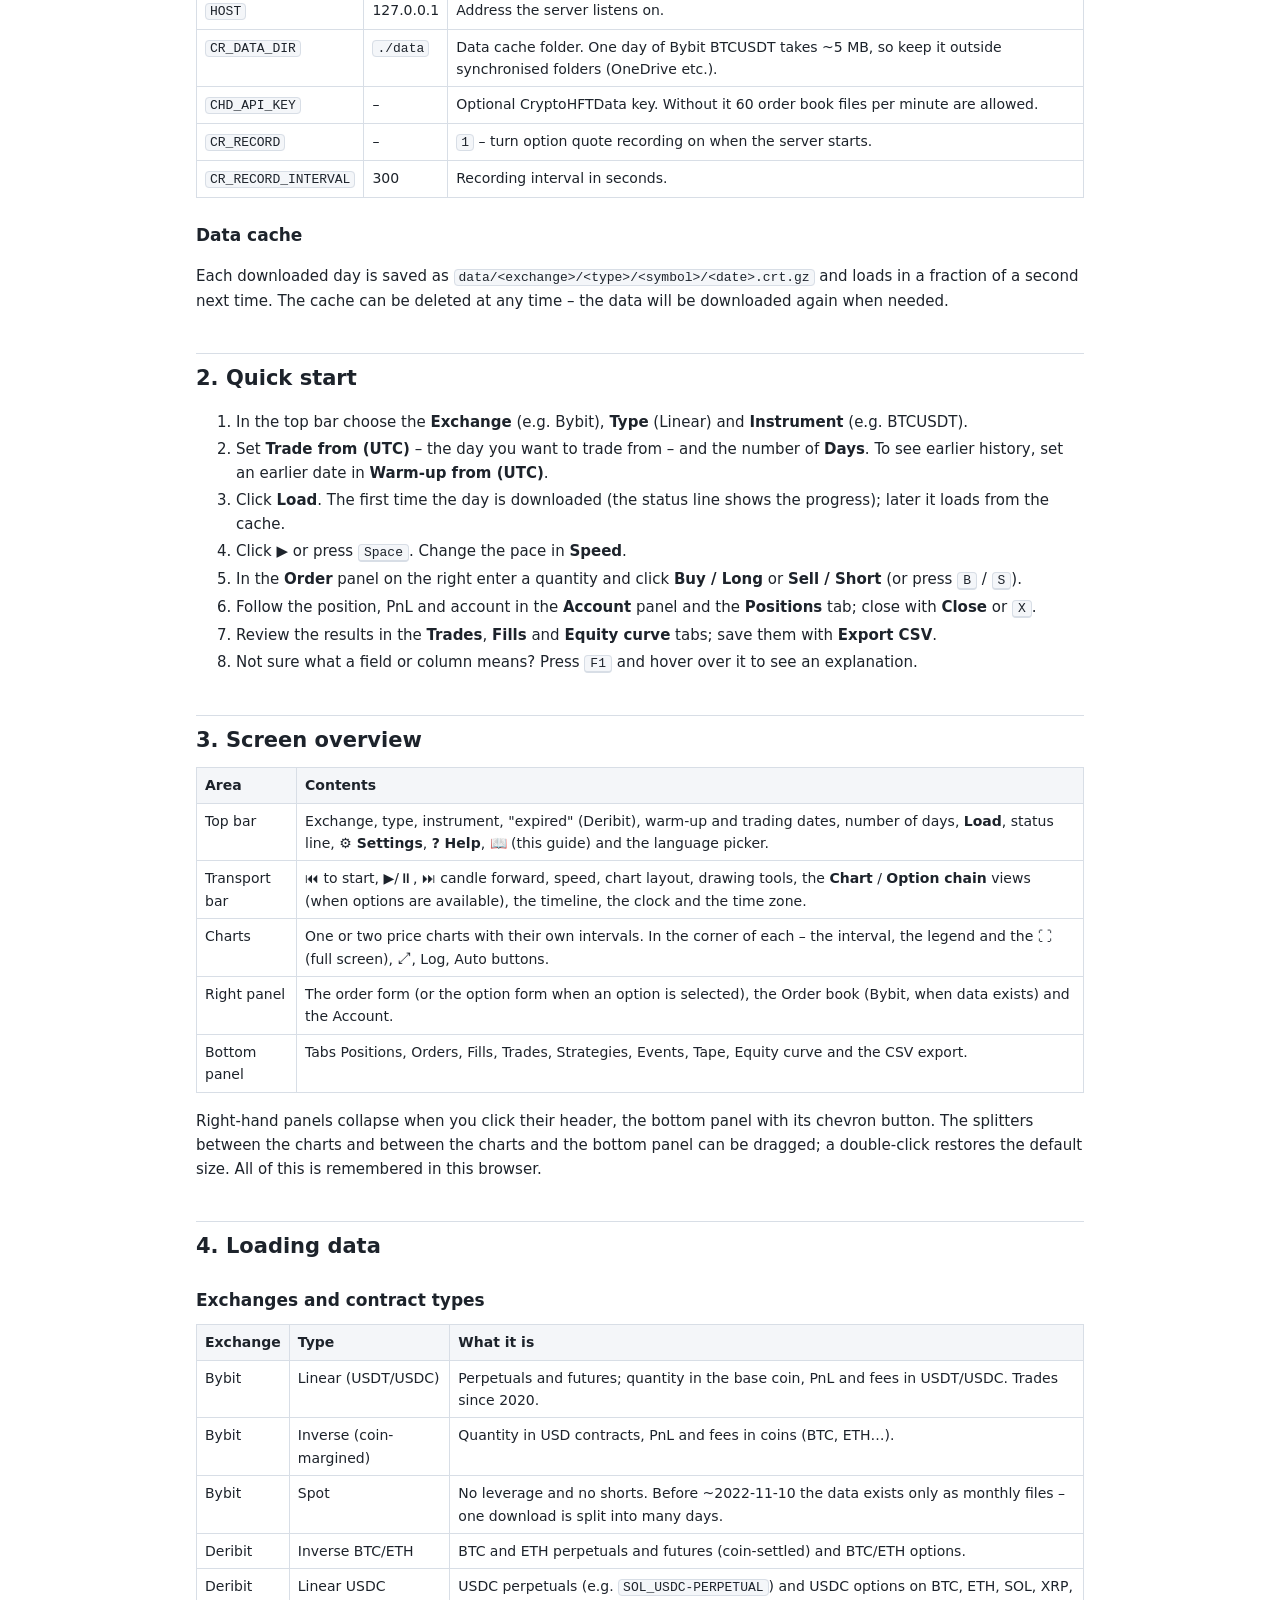
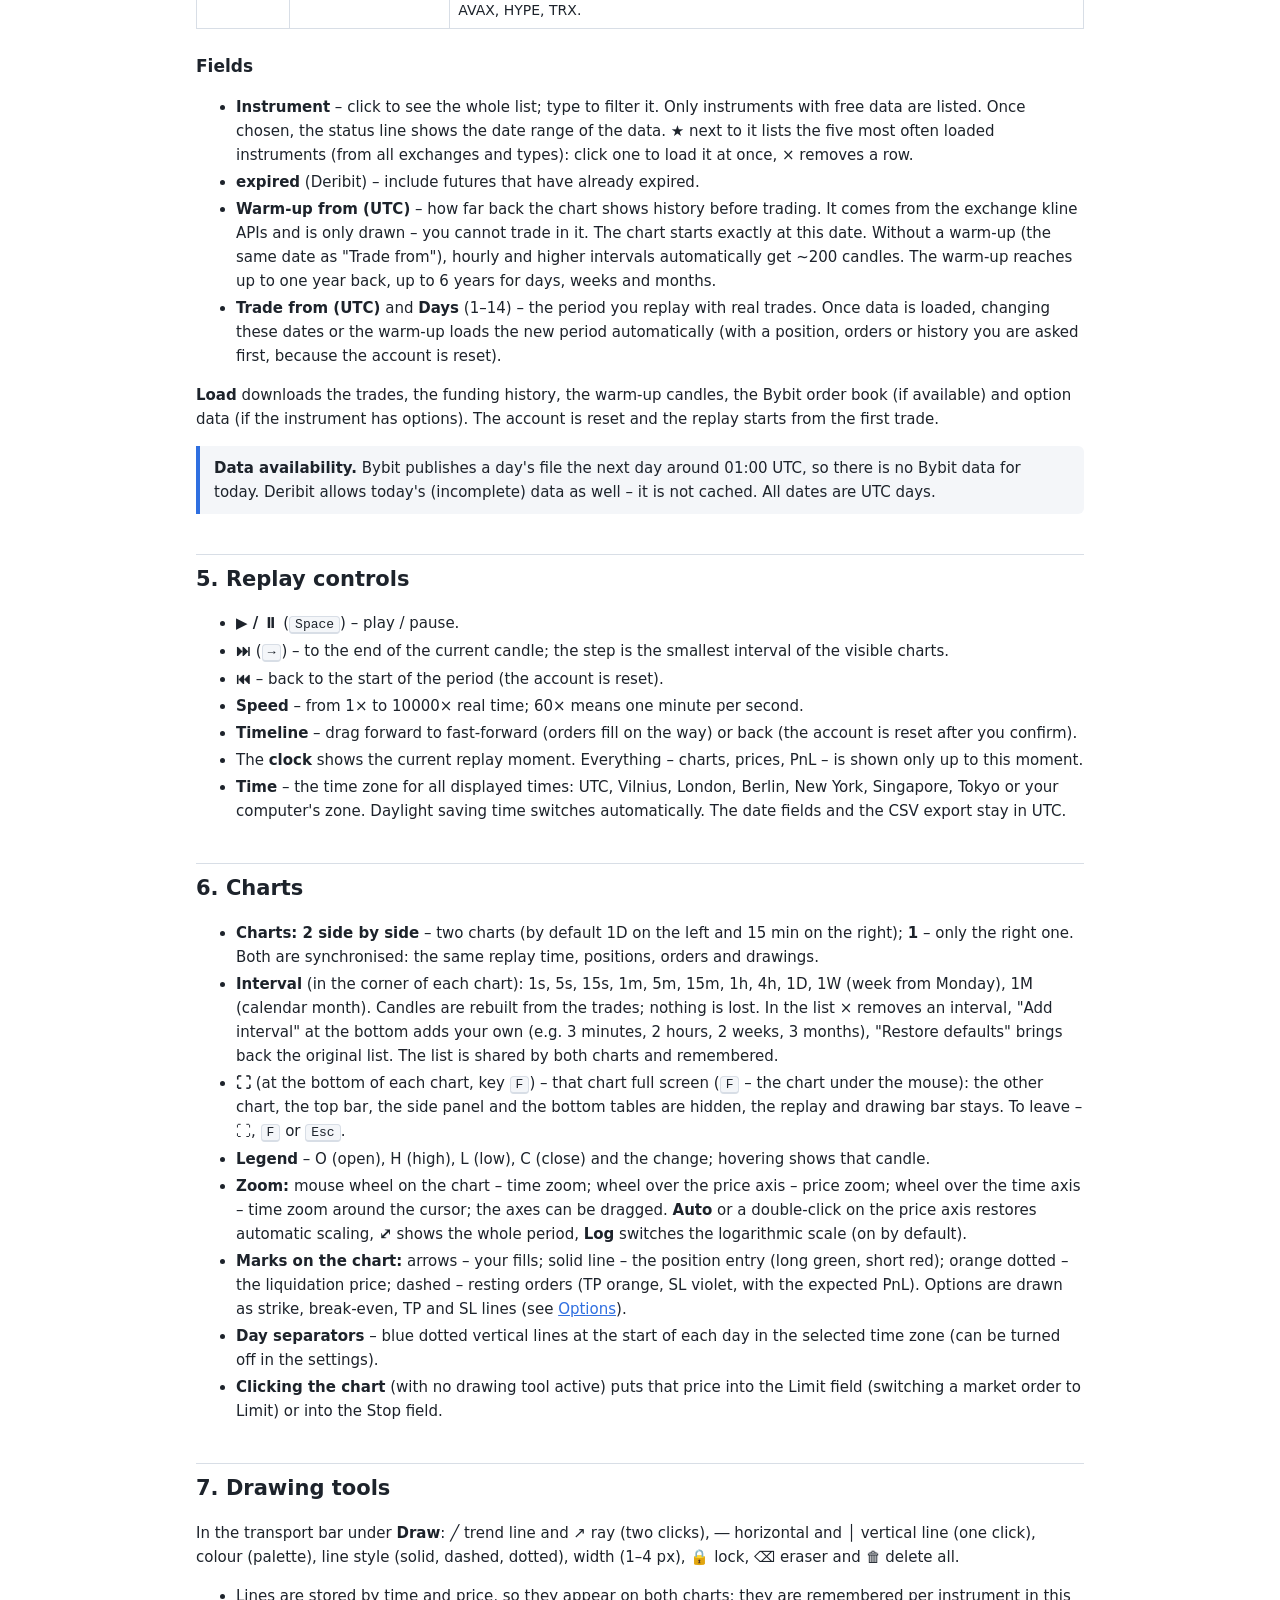
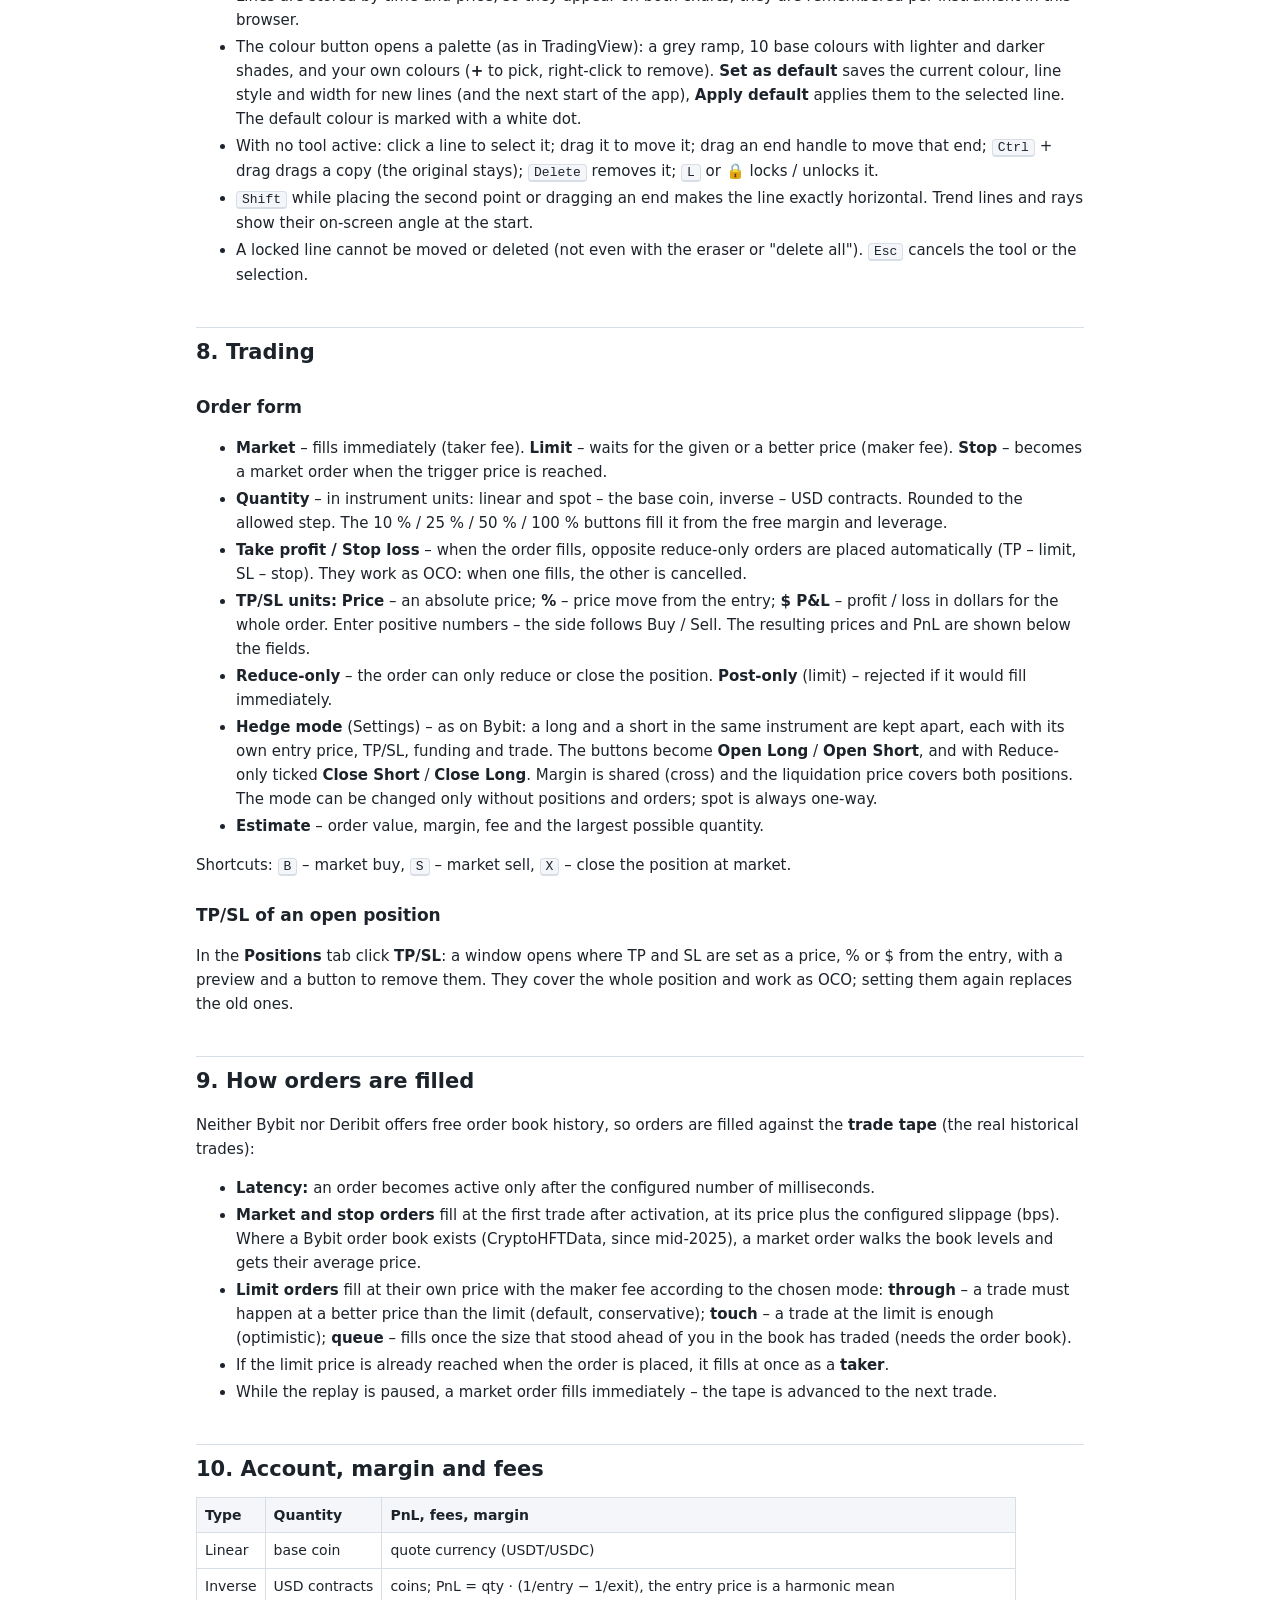
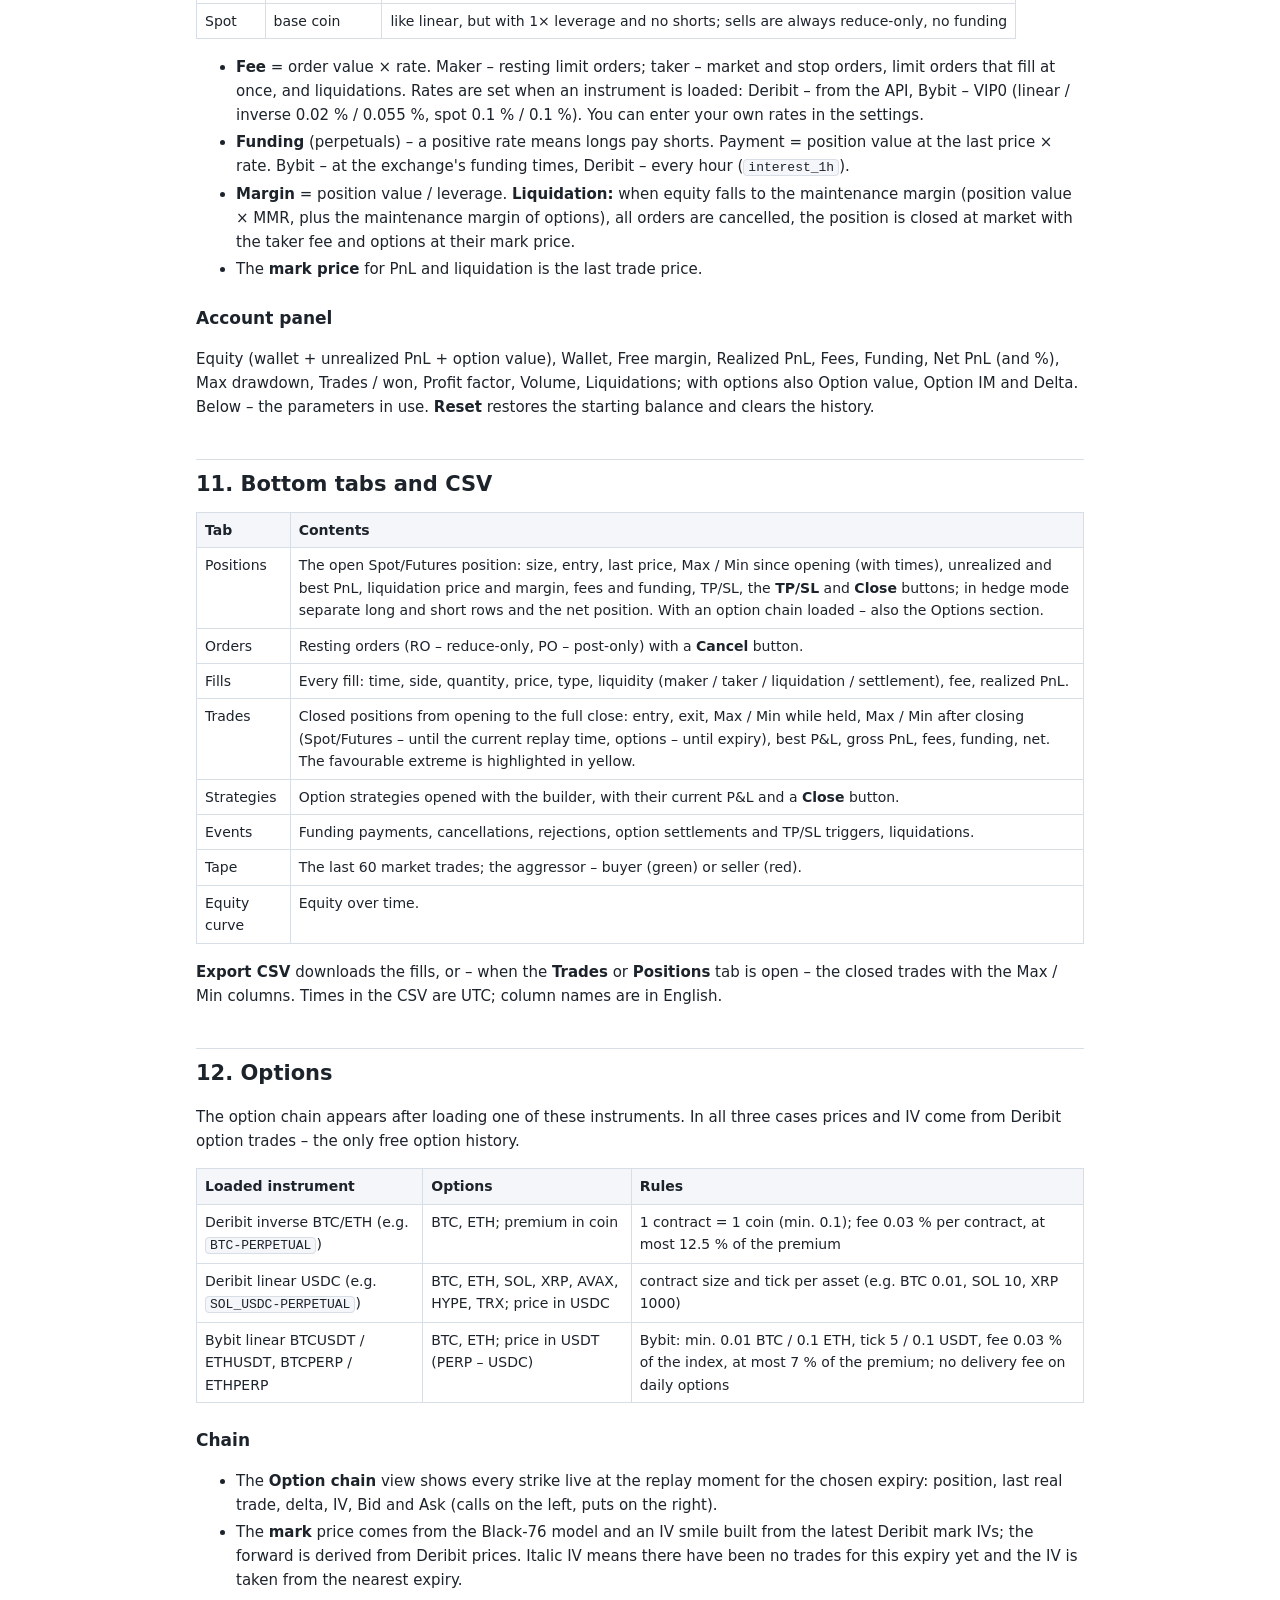
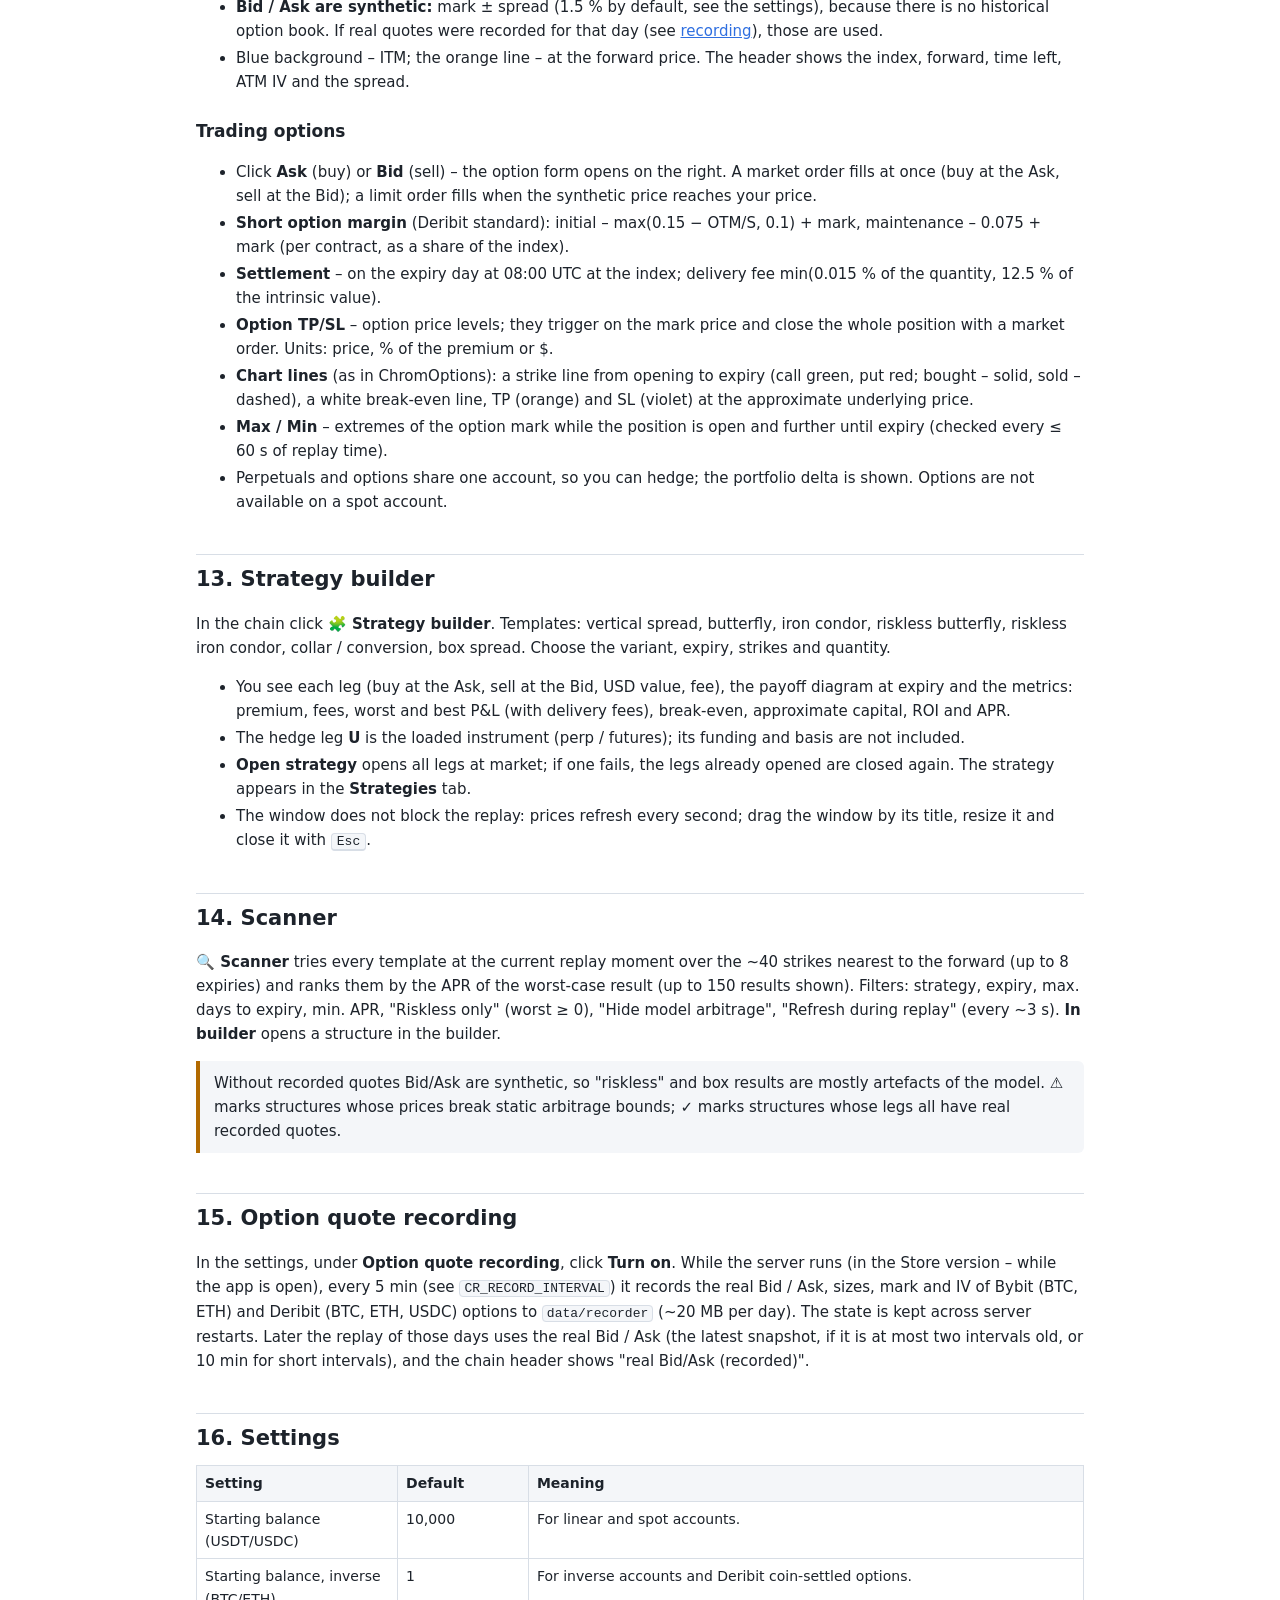
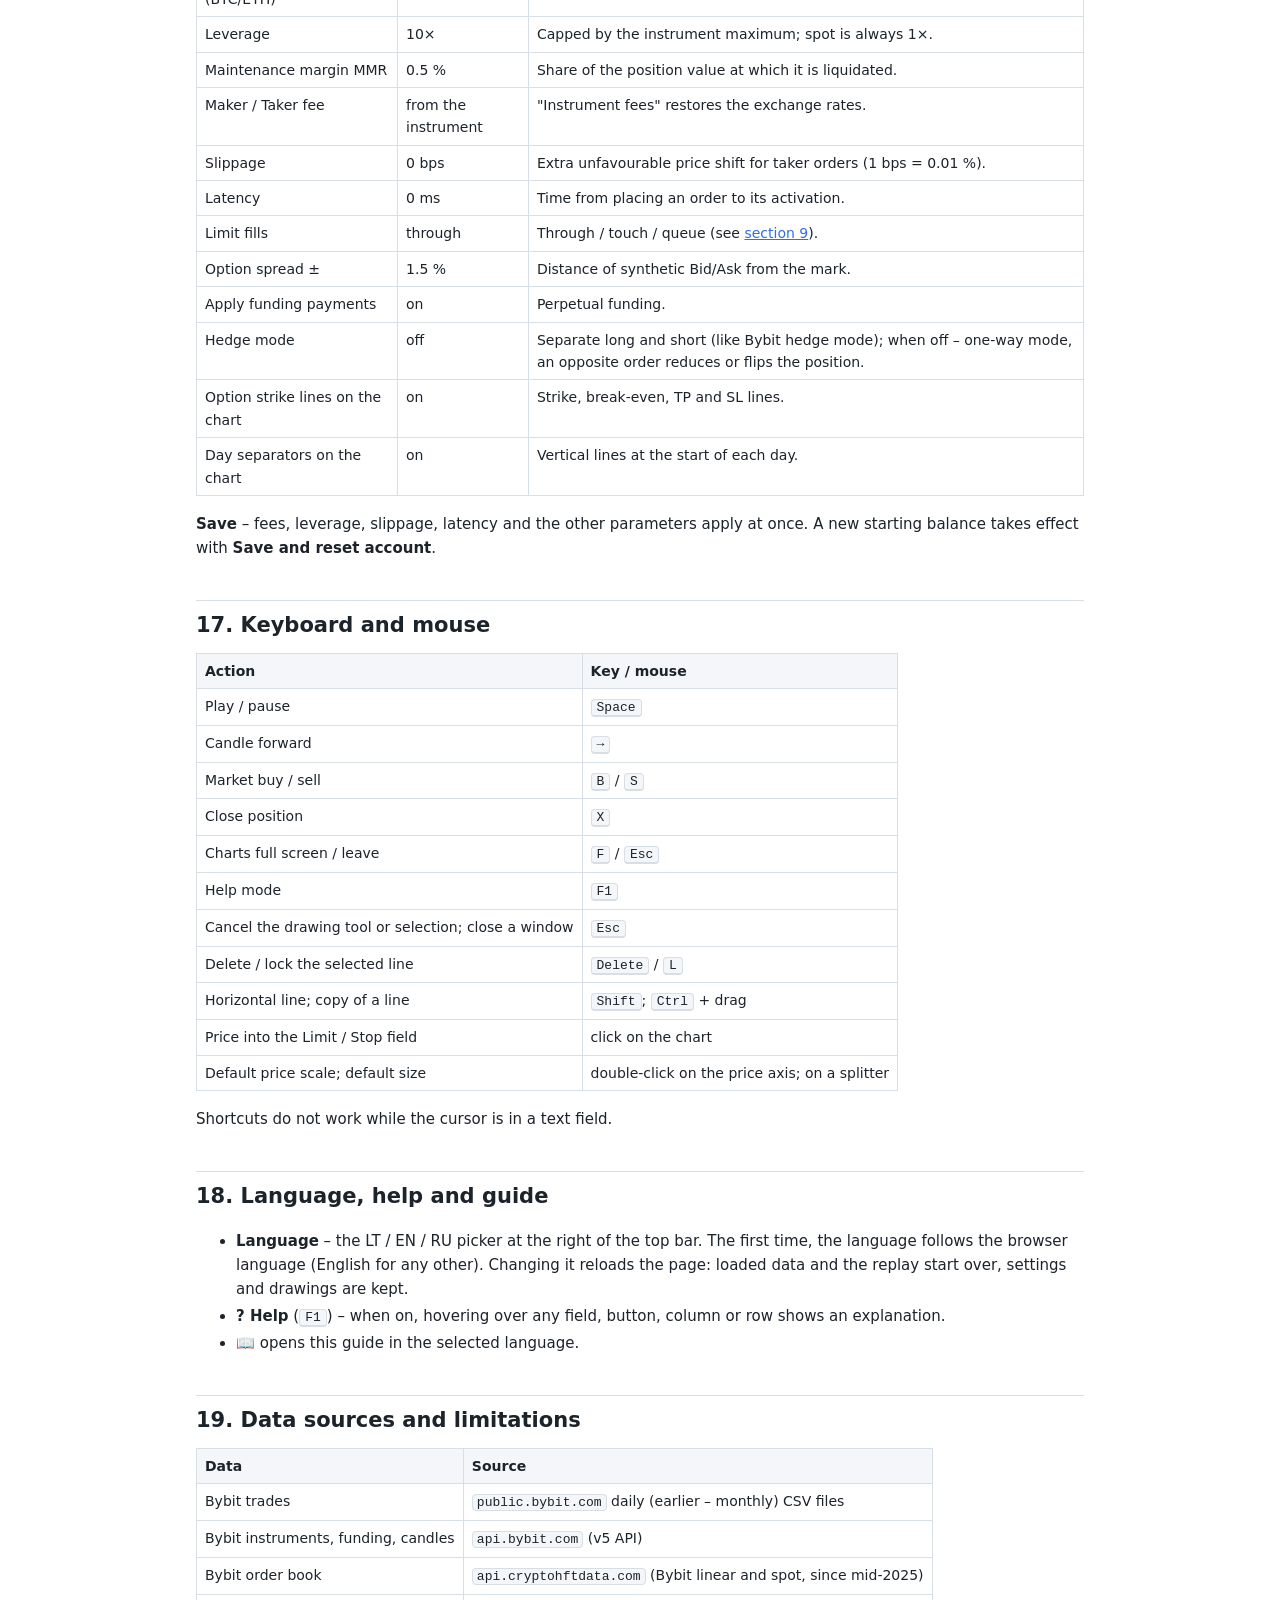
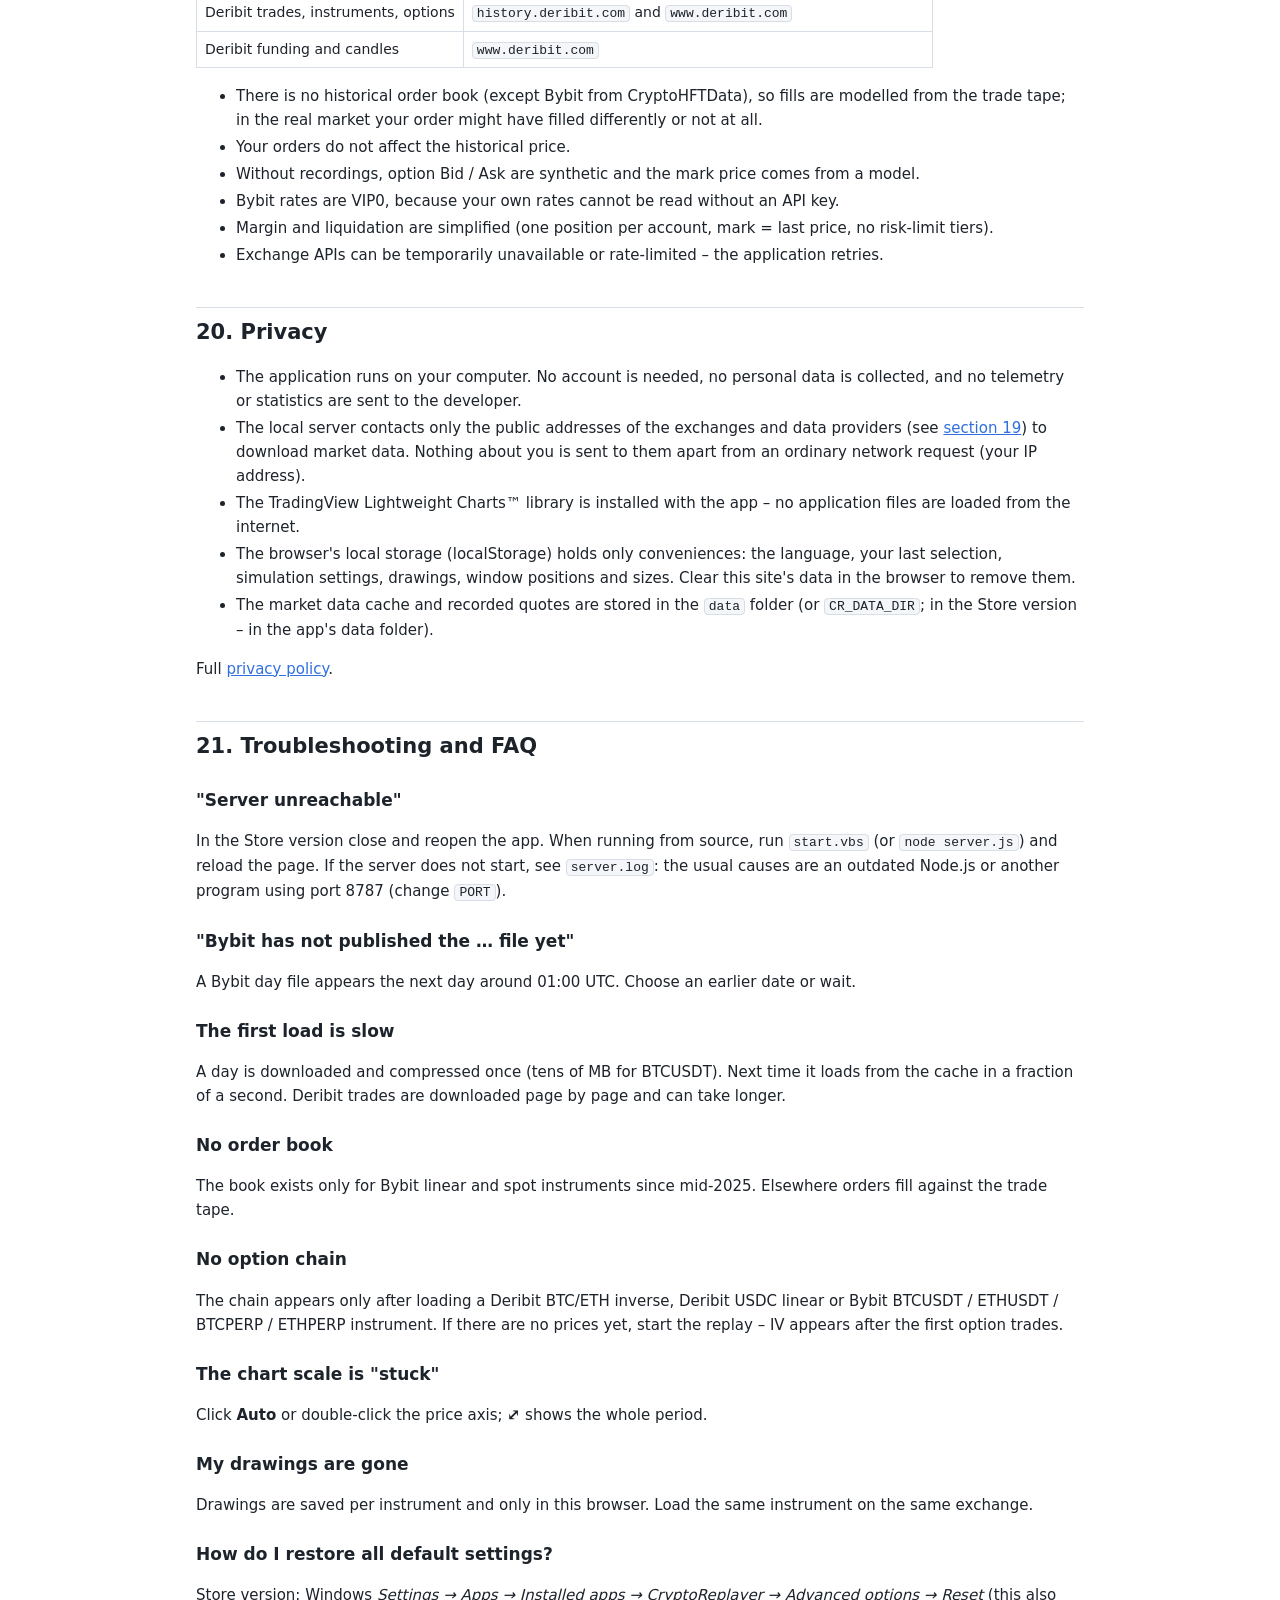
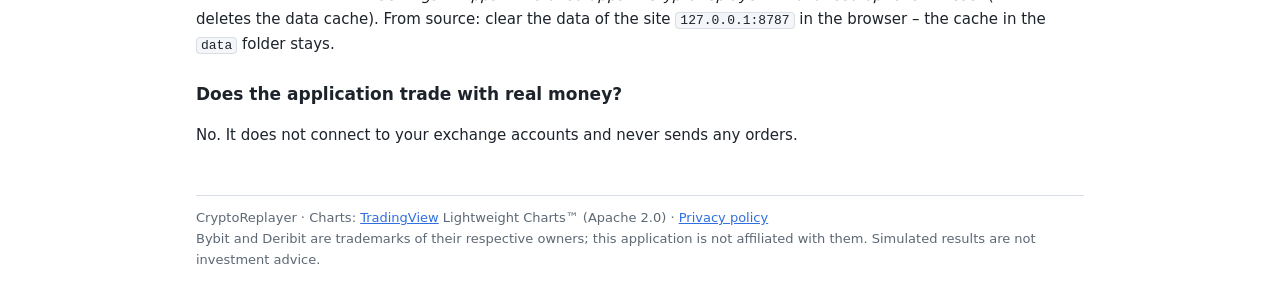
==== commit d72ef8d2: "Guide for version 0.2.0 and a fresh screenshot Hedge mode, options on Bybit BTCPERP/ETHPERP, weekly/" ====
--- a/en.html
+++ b/en.html
@@ -12,7 +12,7 @@
   <h1>CryptoReplayer – User guide</h1>
   <div class="langs"><a href="lt.html" hreflang="lt">LT</a><a href="en.html" aria-current="page">EN</a><a href="ru.html" hreflang="ru">RU</a></div>
 </header>
-<p class="meta">Application version 0.1.0 · guide updated 2026-10-11</p>
+<p class="meta">Application version 0.2.0 · guide updated 2026-10-20</p>
 
 <p>CryptoReplayer replays historical cryptocurrency trades and simulates trading on them. It plays back the real trade flow of <b>Bybit</b> and <b>Deribit</b> on your computer and lets you trade in it as if the market were live: with fees, funding payments, slippage, latency, leverage, liquidation, options and multi-leg option strategies. All market data is free; no account and no API keys are needed.</p>
 
@@ -96,7 +96,7 @@
   <tr><th>Area</th><th>Contents</th></tr>
   <tr><td>Top bar</td><td>Exchange, type, instrument, "expired" (Deribit), warm-up and trading dates, number of days, <b>Load</b>, status line, <b>⚙ Settings</b>, <b>? Help</b>, <b>📖</b> (this guide) and the language picker.</td></tr>
   <tr><td>Transport bar</td><td>⏮ to start, ▶/⏸, ⏭ candle forward, speed, chart layout, drawing tools, the <b>Chart</b> / <b>Option chain</b> views (when options are available), the timeline, the clock and the time zone.</td></tr>
-  <tr><td>Charts</td><td>One or two price charts with their own intervals. In the corner of each – the interval, the legend and the ⤢, Log, Auto buttons.</td></tr>
+  <tr><td>Charts</td><td>One or two price charts with their own intervals. In the corner of each – the interval, the legend and the ⛶ (full screen), ⤢, Log, Auto buttons.</td></tr>
   <tr><td>Right panel</td><td>The order form (or the option form when an option is selected), the Order book (Bybit, when data exists) and the Account.</td></tr>
   <tr><td>Bottom panel</td><td>Tabs Positions, Orders, Fills, Trades, Strategies, Events, Tape, Equity curve and the CSV export.</td></tr>
 </table>
@@ -114,10 +114,10 @@
 </table>
 <h3>Fields</h3>
 <ul>
-  <li><b>Instrument</b> – click to see the whole list; type to filter it. Only instruments with free data are listed. Once chosen, the status line shows the date range of the data.</li>
+  <li><b>Instrument</b> – click to see the whole list; type to filter it. Only instruments with free data are listed. Once chosen, the status line shows the date range of the data. <b>★</b> next to it lists the five most often loaded instruments (from all exchanges and types): click one to load it at once, × removes a row.</li>
   <li><b>expired</b> (Deribit) – include futures that have already expired.</li>
-  <li><b>Warm-up from (UTC)</b> – how far back the chart shows history before trading. It comes from the exchange kline APIs and is only drawn – you cannot trade in it. Higher intervals automatically get at least ~200 candles, but never more than one year back.</li>
-  <li><b>Trade from (UTC)</b> and <b>Days</b> (1–14) – the period you replay with real trades.</li>
+  <li><b>Warm-up from (UTC)</b> – how far back the chart shows history before trading. It comes from the exchange kline APIs and is only drawn – you cannot trade in it. The chart starts exactly at this date. Without a warm-up (the same date as "Trade from"), hourly and higher intervals automatically get ~200 candles. The warm-up reaches up to one year back, up to 6 years for days, weeks and months.</li>
+  <li><b>Trade from (UTC)</b> and <b>Days</b> (1–14) – the period you replay with real trades. Once data is loaded, changing these dates or the warm-up loads the new period automatically (with a position, orders or history you are asked first, because the account is reset).</li>
 </ul>
 <p><b>Load</b> downloads the trades, the funding history, the warm-up candles, the Bybit order book (if available) and option data (if the instrument has options). The account is reset and the replay starts from the first trade.</p>
 <div class="note"><b>Data availability.</b> Bybit publishes a day's file the next day around 01:00 UTC, so there is no Bybit data for today. Deribit allows today's (incomplete) data as well – it is not cached. All dates are UTC days.</div>
@@ -136,7 +136,8 @@
 <h2 id="charts">6. Charts</h2>
 <ul>
   <li><b>Charts: 2 side by side</b> – two charts (by default 1D on the left and 15 min on the right); <b>1</b> – only the right one. Both are synchronised: the same replay time, positions, orders and drawings.</li>
-  <li><b>Interval</b> (in the corner of each chart): 1s, 5s, 15s, 1m, 5m, 15m, 1h, 4h, 1D. Candles are rebuilt from the trades; nothing is lost.</li>
+  <li><b>Interval</b> (in the corner of each chart): 1s, 5s, 15s, 1m, 5m, 15m, 1h, 4h, 1D, 1W (week from Monday), 1M (calendar month). Candles are rebuilt from the trades; nothing is lost. In the list × removes an interval, "Add interval" at the bottom adds your own (e.g. 3 minutes, 2 hours, 2 weeks, 3 months), "Restore defaults" brings back the original list. The list is shared by both charts and remembered.</li>
+  <li><b>⛶</b> (at the bottom of each chart, key <kbd>F</kbd>) – that chart full screen (<kbd>F</kbd> – the chart under the mouse): the other chart, the top bar, the side panel and the bottom tables are hidden, the replay and drawing bar stays. To leave – ⛶, <kbd>F</kbd> or <kbd>Esc</kbd>.</li>
   <li><b>Legend</b> – O (open), H (high), L (low), C (close) and the change; hovering shows that candle.</li>
   <li><b>Zoom:</b> mouse wheel on the chart – time zoom; wheel over the price axis – price zoom; wheel over the time axis – time zoom around the cursor; the axes can be dragged. <b>Auto</b> or a double-click on the price axis restores automatic scaling, <b>⤢</b> shows the whole period, <b>Log</b> switches the logarithmic scale (on by default).</li>
   <li><b>Marks on the chart:</b> arrows – your fills; solid line – the position entry (long green, short red); orange dotted – the liquidation price; dashed – resting orders (TP orange, SL violet, with the expected PnL). Options are drawn as strike, break-even, TP and SL lines (see <a href="#options">Options</a>).</li>
@@ -145,9 +146,10 @@
 </ul>
 
 <h2 id="draw">7. Drawing tools</h2>
-<p>In the transport bar under <b>Draw</b>: ╱ trend line and ↗ ray (two clicks), ― horizontal and │ vertical line (one click), colour, line style (solid, dashed, dotted), width (1–4 px), 🔒 lock, ⌫ eraser and 🗑 delete all.</p>
+<p>In the transport bar under <b>Draw</b>: ╱ trend line and ↗ ray (two clicks), ― horizontal and │ vertical line (one click), colour (palette), line style (solid, dashed, dotted), width (1–4 px), 🔒 lock, ⌫ eraser and 🗑 delete all.</p>
 <ul>
   <li>Lines are stored by time and price, so they appear on both charts; they are remembered per instrument in this browser.</li>
+  <li>The colour button opens a palette (as in TradingView): a grey ramp, 10 base colours with lighter and darker shades, and your own colours (<b>+</b> to pick, right-click to remove). <b>Set as default</b> saves the current colour, line style and width for new lines (and the next start of the app), <b>Apply default</b> applies them to the selected line. The default colour is marked with a white dot.</li>
   <li>With no tool active: click a line to select it; drag it to move it; drag an end handle to move that end; <kbd>Ctrl</kbd> + drag drags a copy (the original stays); <kbd>Delete</kbd> removes it; <kbd>L</kbd> or 🔒 locks / unlocks it.</li>
   <li><kbd>Shift</kbd> while placing the second point or dragging an end makes the line exactly horizontal. Trend lines and rays show their on-screen angle at the start.</li>
   <li>A locked line cannot be moved or deleted (not even with the eraser or "delete all"). <kbd>Esc</kbd> cancels the tool or the selection.</li>
@@ -161,6 +163,7 @@
   <li><b>Take profit / Stop loss</b> – when the order fills, opposite reduce-only orders are placed automatically (TP – limit, SL – stop). They work as OCO: when one fills, the other is cancelled.</li>
   <li><b>TP/SL units:</b> <b>Price</b> – an absolute price; <b>%</b> – price move from the entry; <b>$ P&amp;L</b> – profit / loss in dollars for the whole order. Enter positive numbers – the side follows Buy / Sell. The resulting prices and PnL are shown below the fields.</li>
   <li><b>Reduce-only</b> – the order can only reduce or close the position. <b>Post-only</b> (limit) – rejected if it would fill immediately.</li>
+  <li><b>Hedge mode</b> (Settings) – as on Bybit: a long and a short in the same instrument are kept apart, each with its own entry price, TP/SL, funding and trade. The buttons become <b>Open Long</b> / <b>Open Short</b>, and with Reduce-only ticked <b>Close Short</b> / <b>Close Long</b>. Margin is shared (cross) and the liquidation price covers both positions. The mode can be changed only without positions and orders; spot is always one-way.</li>
   <li><b>Estimate</b> – order value, margin, fee and the largest possible quantity.</li>
 </ul>
 <p>Shortcuts: <kbd>B</kbd> – market buy, <kbd>S</kbd> – market sell, <kbd>X</kbd> – close the position at market.</p>
@@ -196,7 +199,7 @@
 <h2 id="tabs">11. Bottom tabs and CSV</h2>
 <table>
   <tr><th>Tab</th><th>Contents</th></tr>
-  <tr><td>Positions</td><td>The open Spot/Futures position: size, entry, last price, Max / Min since opening (with times), unrealized and best PnL, liquidation price and margin, fees and funding, TP/SL, the <b>TP/SL</b> and <b>Close</b> buttons. With an option chain loaded – also the Options section.</td></tr>
+  <tr><td>Positions</td><td>The open Spot/Futures position: size, entry, last price, Max / Min since opening (with times), unrealized and best PnL, liquidation price and margin, fees and funding, TP/SL, the <b>TP/SL</b> and <b>Close</b> buttons; in hedge mode separate long and short rows and the net position. With an option chain loaded – also the Options section.</td></tr>
   <tr><td>Orders</td><td>Resting orders (RO – reduce-only, PO – post-only) with a <b>Cancel</b> button.</td></tr>
   <tr><td>Fills</td><td>Every fill: time, side, quantity, price, type, liquidity (maker / taker / liquidation / settlement), fee, realized PnL.</td></tr>
   <tr><td>Trades</td><td>Closed positions from opening to the full close: entry, exit, Max / Min while held, Max / Min after closing (Spot/Futures – until the current replay time, options – until expiry), best P&amp;L, gross PnL, fees, funding, net. The favourable extreme is highlighted in yellow.</td></tr>
@@ -213,7 +216,7 @@
   <tr><th>Loaded instrument</th><th>Options</th><th>Rules</th></tr>
   <tr><td>Deribit inverse BTC/ETH (e.g. <code>BTC-PERPETUAL</code>)</td><td>BTC, ETH; premium in coin</td><td>1 contract = 1 coin (min. 0.1); fee 0.03 % per contract, at most 12.5 % of the premium</td></tr>
   <tr><td>Deribit linear USDC (e.g. <code>SOL_USDC-PERPETUAL</code>)</td><td>BTC, ETH, SOL, XRP, AVAX, HYPE, TRX; price in USDC</td><td>contract size and tick per asset (e.g. BTC 0.01, SOL 10, XRP 1000)</td></tr>
-  <tr><td>Bybit linear BTCUSDT / ETHUSDT</td><td>BTC, ETH; price in USDT</td><td>Bybit: min. 0.01 BTC / 0.1 ETH, tick 5 / 0.1 USDT, fee 0.03 % of the index, at most 7 % of the premium; no delivery fee on daily options</td></tr>
+  <tr><td>Bybit linear BTCUSDT / ETHUSDT, BTCPERP / ETHPERP</td><td>BTC, ETH; price in USDT (PERP – USDC)</td><td>Bybit: min. 0.01 BTC / 0.1 ETH, tick 5 / 0.1 USDT, fee 0.03 % of the index, at most 7 % of the premium; no delivery fee on daily options</td></tr>
 </table>
 <h3>Chain</h3>
 <ul>
@@ -262,6 +265,7 @@
   <tr><td>Limit fills</td><td>through</td><td>Through / touch / queue (see <a href="#fills">section 9</a>).</td></tr>
   <tr><td>Option spread ±</td><td>1.5 %</td><td>Distance of synthetic Bid/Ask from the mark.</td></tr>
   <tr><td>Apply funding payments</td><td>on</td><td>Perpetual funding.</td></tr>
+  <tr><td>Hedge mode</td><td>off</td><td>Separate long and short (like Bybit hedge mode); when off – one-way mode, an opposite order reduces or flips the position.</td></tr>
   <tr><td>Option strike lines on the chart</td><td>on</td><td>Strike, break-even, TP and SL lines.</td></tr>
   <tr><td>Day separators on the chart</td><td>on</td><td>Vertical lines at the start of each day.</td></tr>
 </table>
@@ -274,6 +278,7 @@
   <tr><td>Candle forward</td><td><kbd>→</kbd></td></tr>
   <tr><td>Market buy / sell</td><td><kbd>B</kbd> / <kbd>S</kbd></td></tr>
   <tr><td>Close position</td><td><kbd>X</kbd></td></tr>
+  <tr><td>Charts full screen / leave</td><td><kbd>F</kbd> / <kbd>Esc</kbd></td></tr>
   <tr><td>Help mode</td><td><kbd>F1</kbd></td></tr>
   <tr><td>Cancel the drawing tool or selection; close a window</td><td><kbd>Esc</kbd></td></tr>
   <tr><td>Delete / lock the selected line</td><td><kbd>Delete</kbd> / <kbd>L</kbd></td></tr>
@@ -328,7 +333,7 @@
 <h3>No order book</h3>
 <p>The book exists only for Bybit linear and spot instruments since mid-2025. Elsewhere orders fill against the trade tape.</p>
 <h3>No option chain</h3>
-<p>The chain appears only after loading a Deribit BTC/ETH inverse, Deribit USDC linear or Bybit BTCUSDT / ETHUSDT instrument. If there are no prices yet, start the replay – IV appears after the first option trades.</p>
+<p>The chain appears only after loading a Deribit BTC/ETH inverse, Deribit USDC linear or Bybit BTCUSDT / ETHUSDT / BTCPERP / ETHPERP instrument. If there are no prices yet, start the replay – IV appears after the first option trades.</p>
 <h3>The chart scale is "stuck"</h3>
 <p>Click <b>Auto</b> or double-click the price axis; <b>⤢</b> shows the whole period.</p>
 <h3>My drawings are gone</h3>
